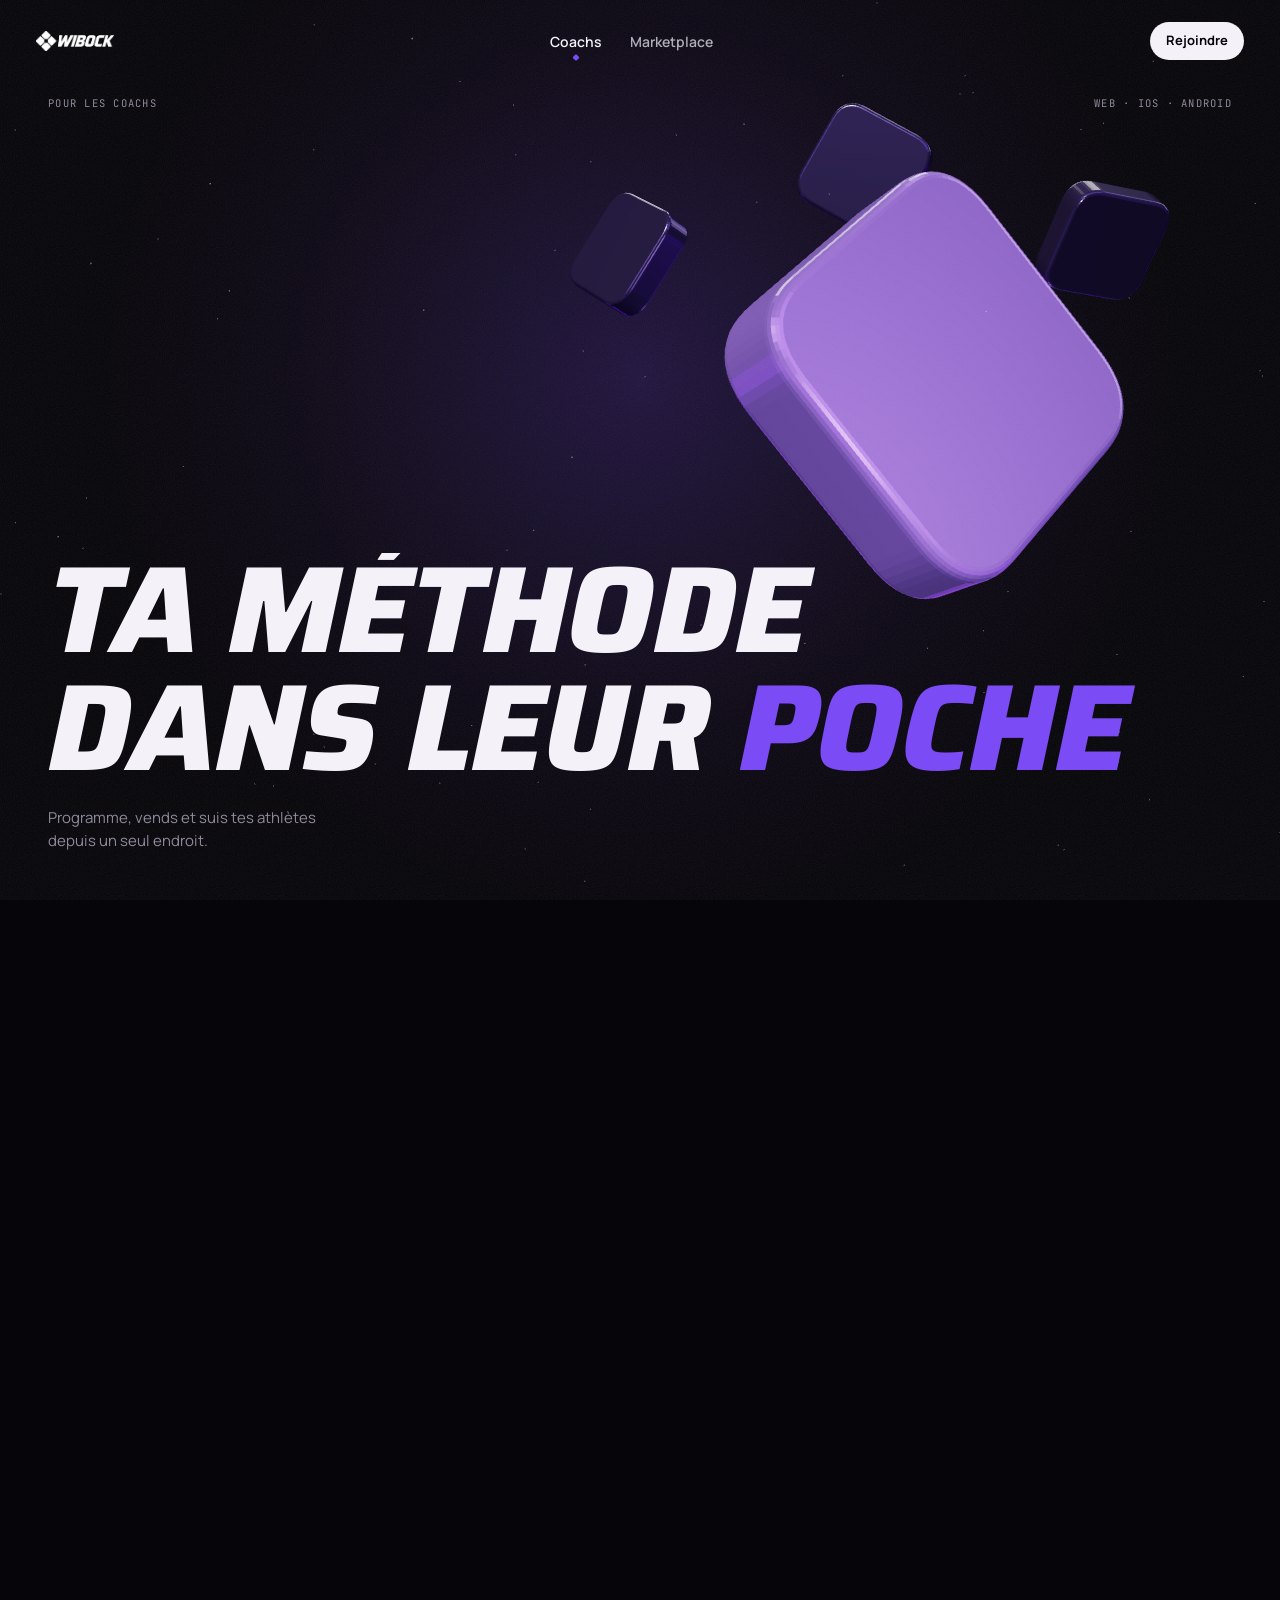
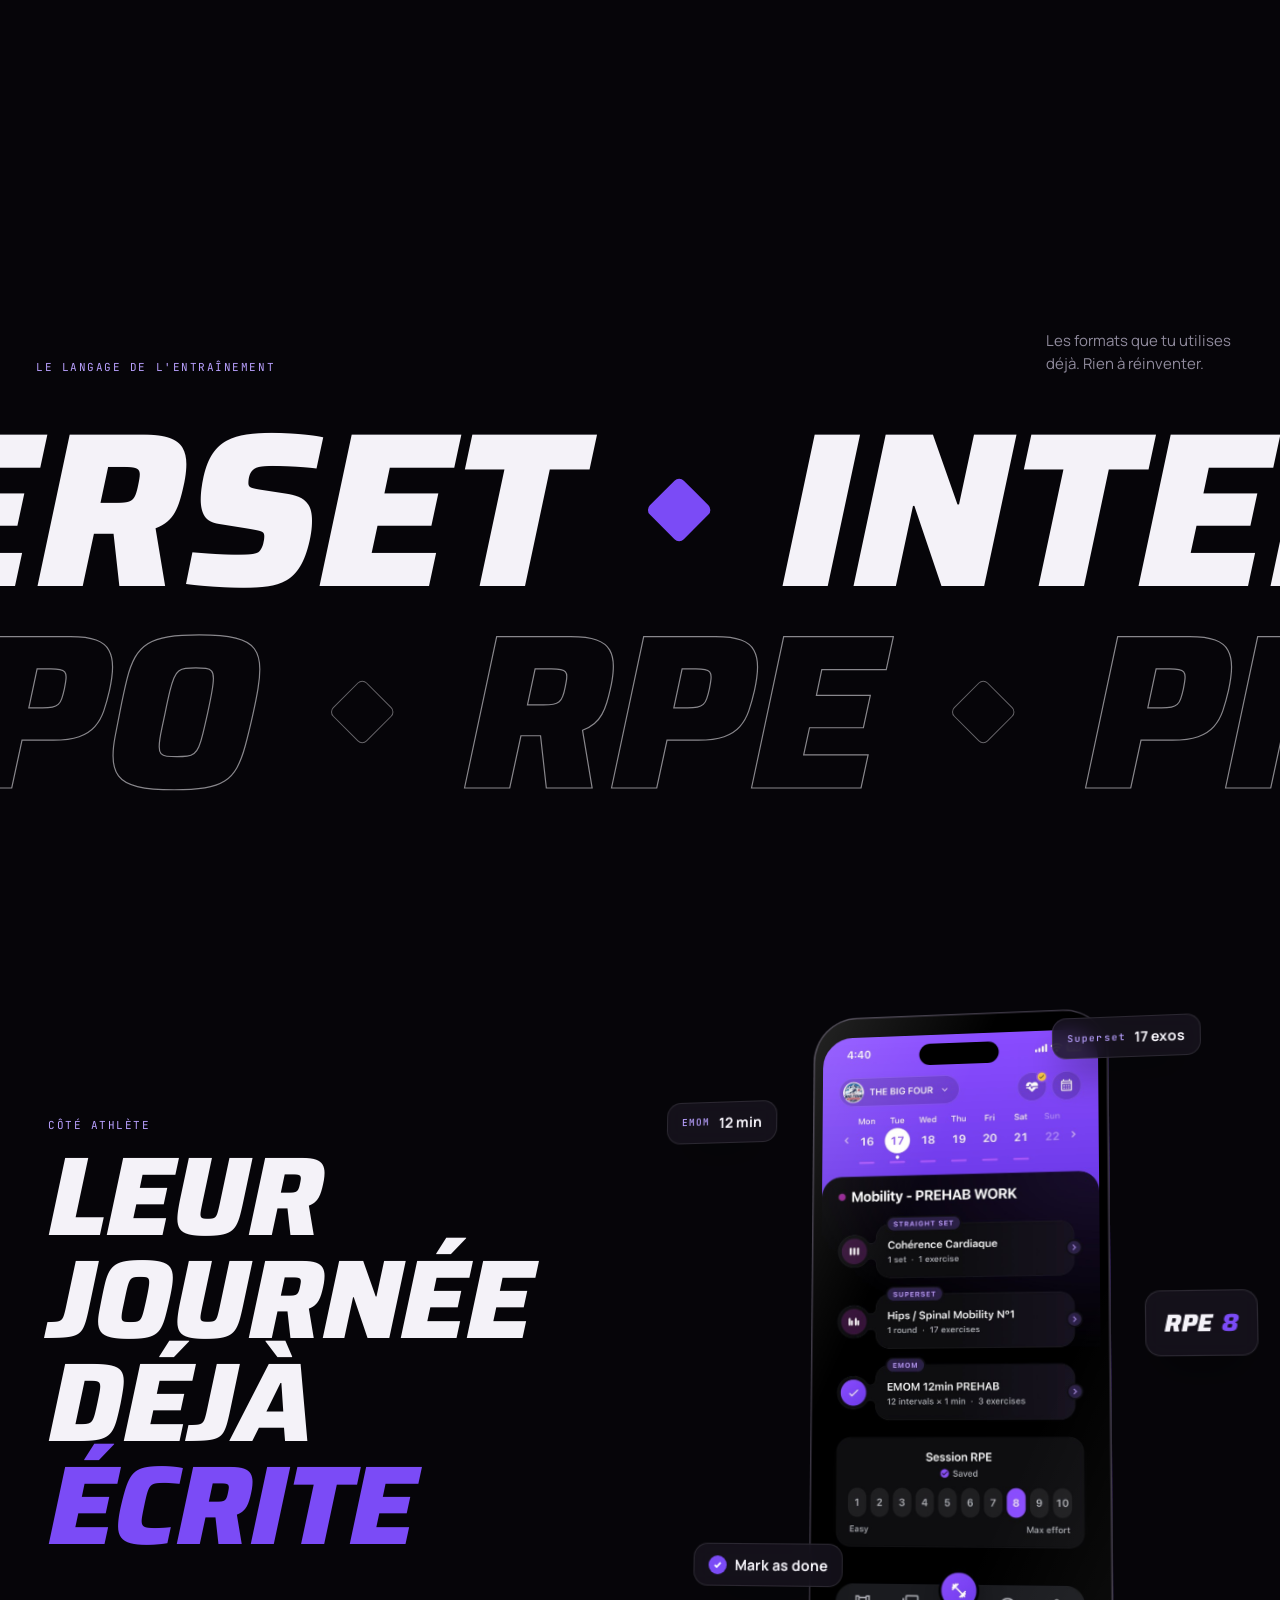
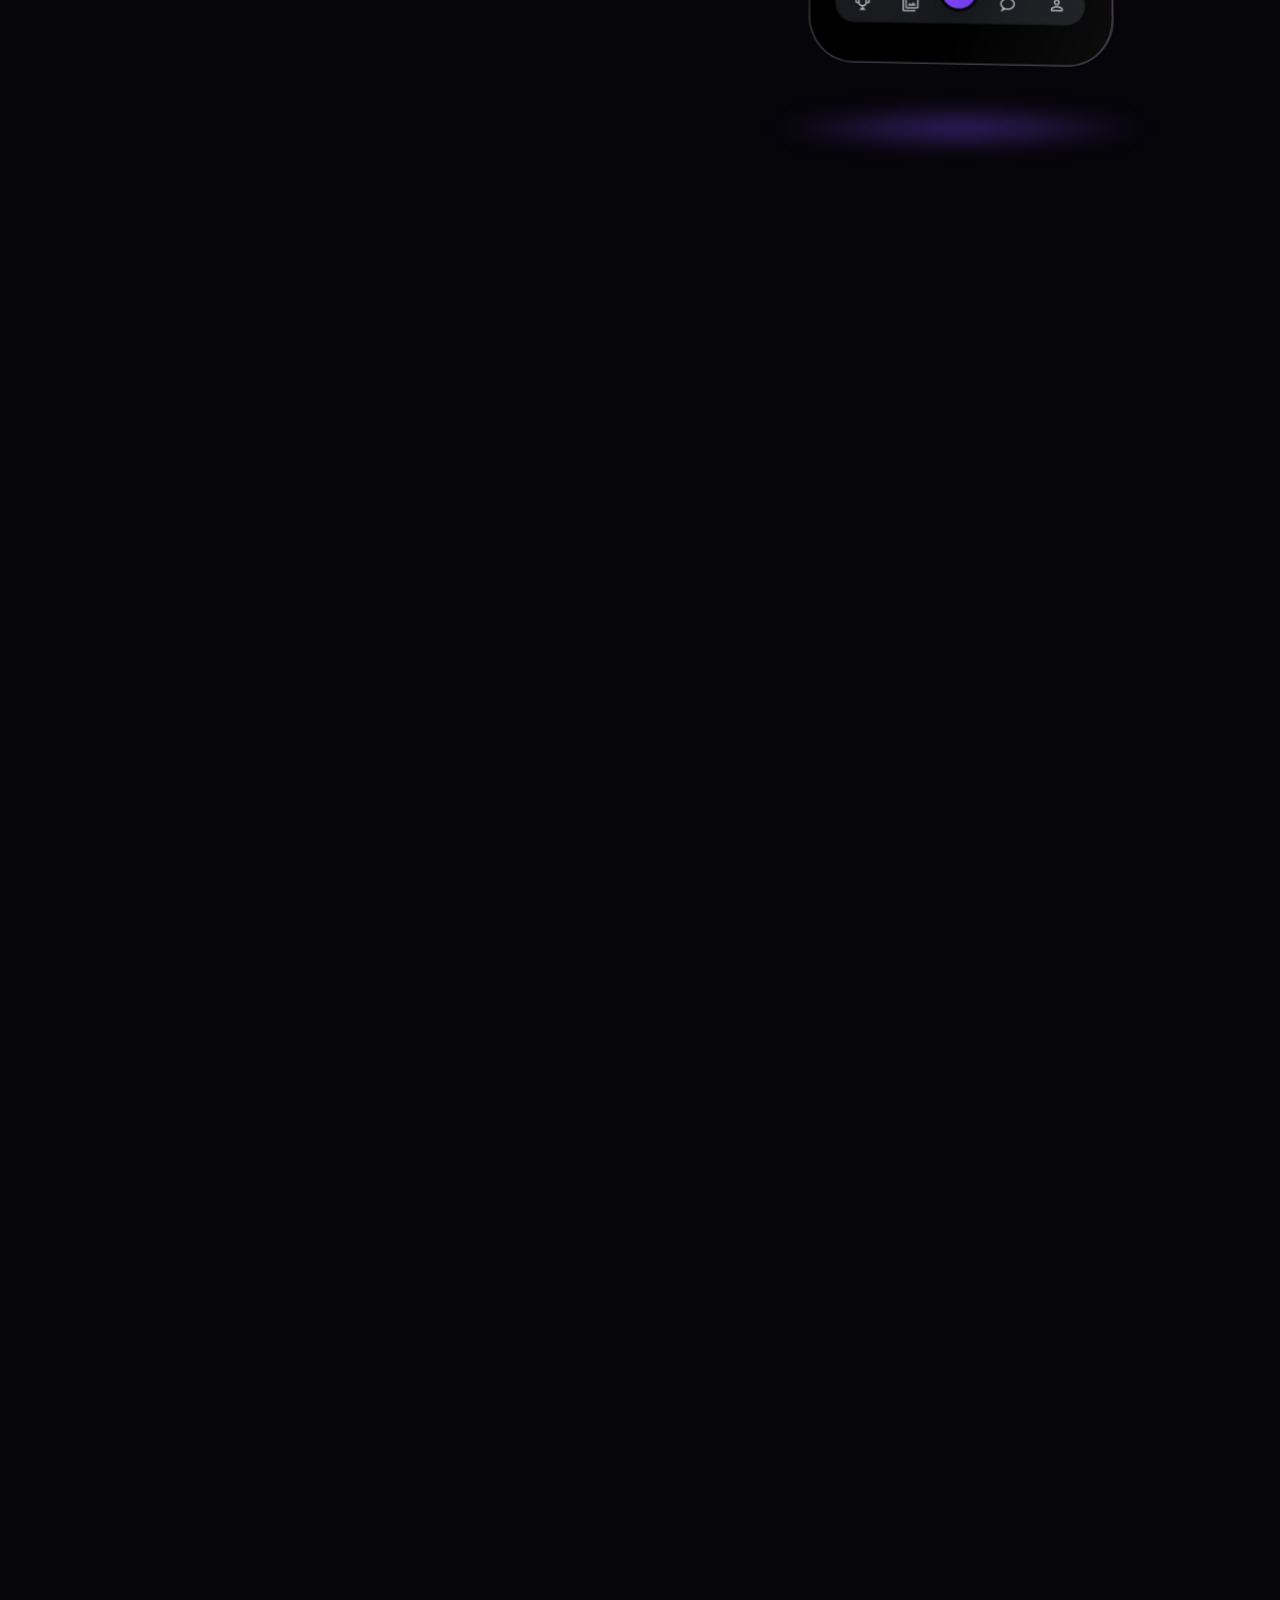
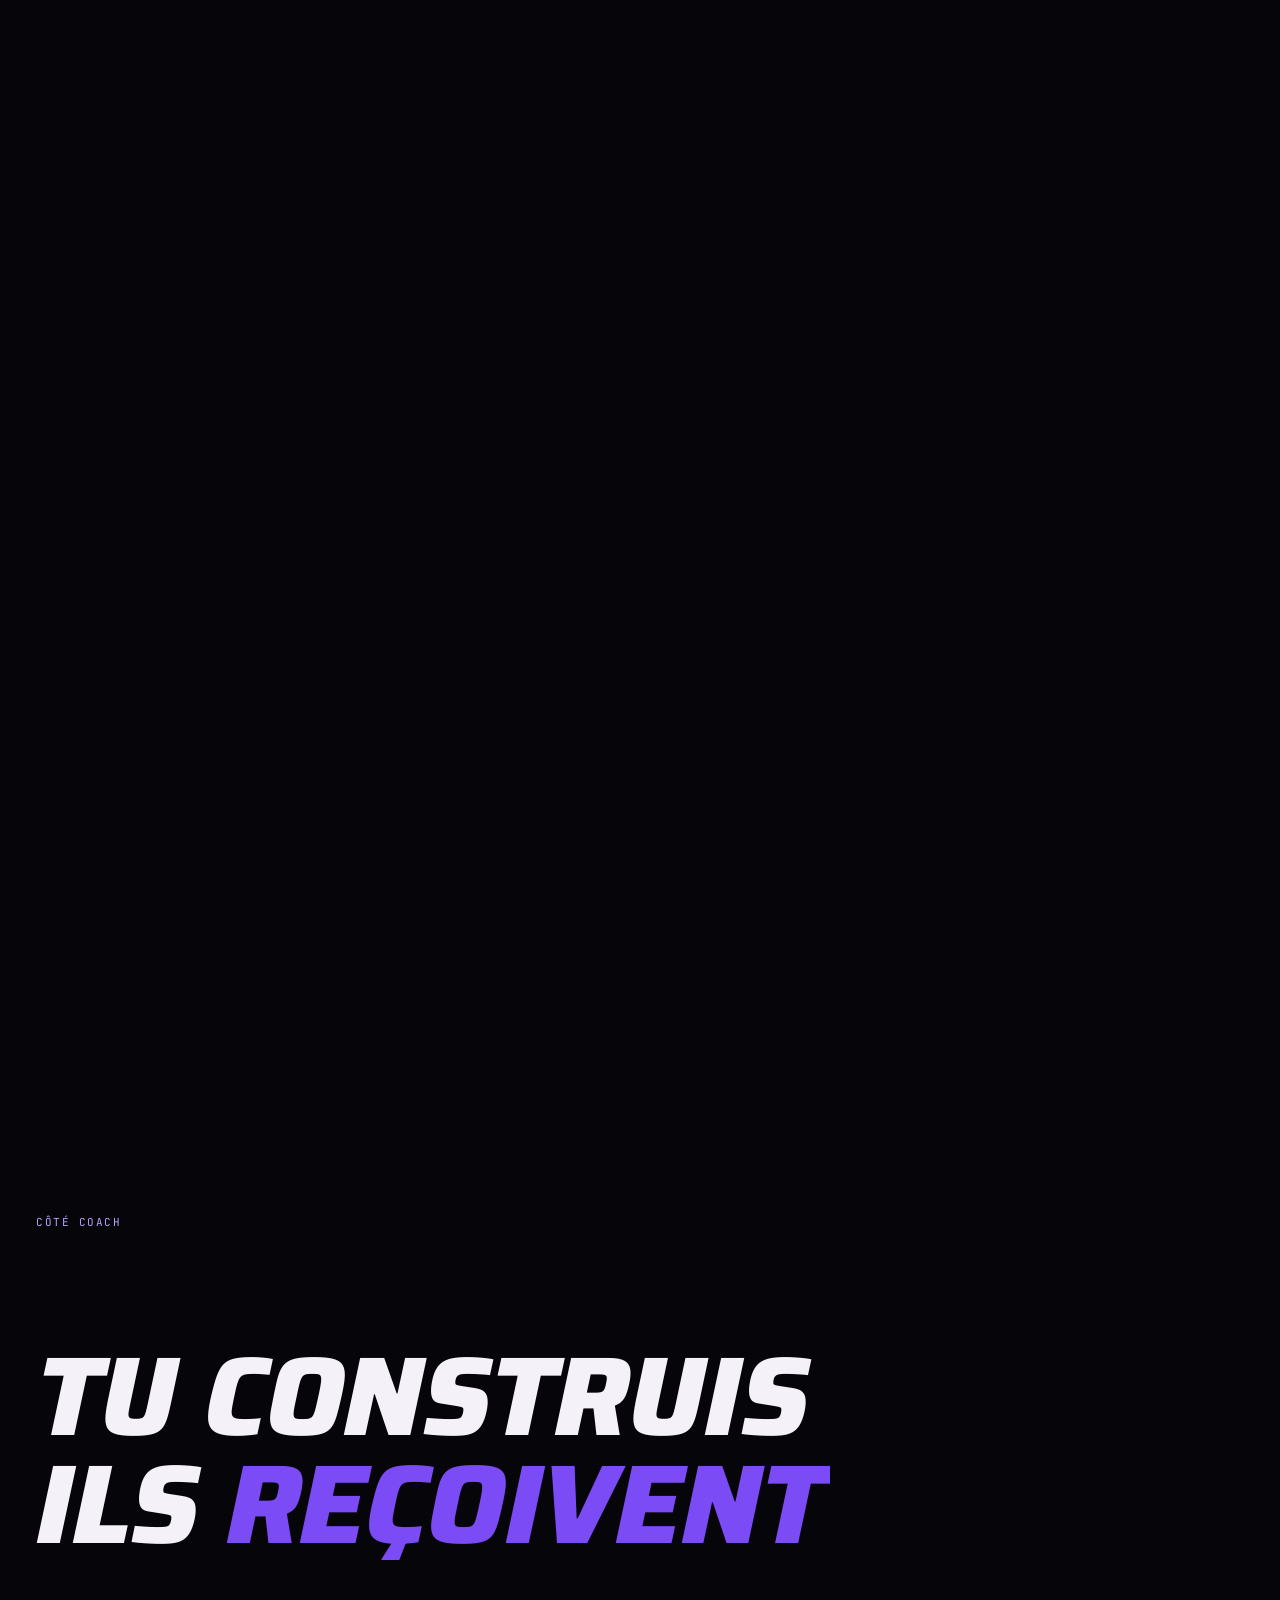
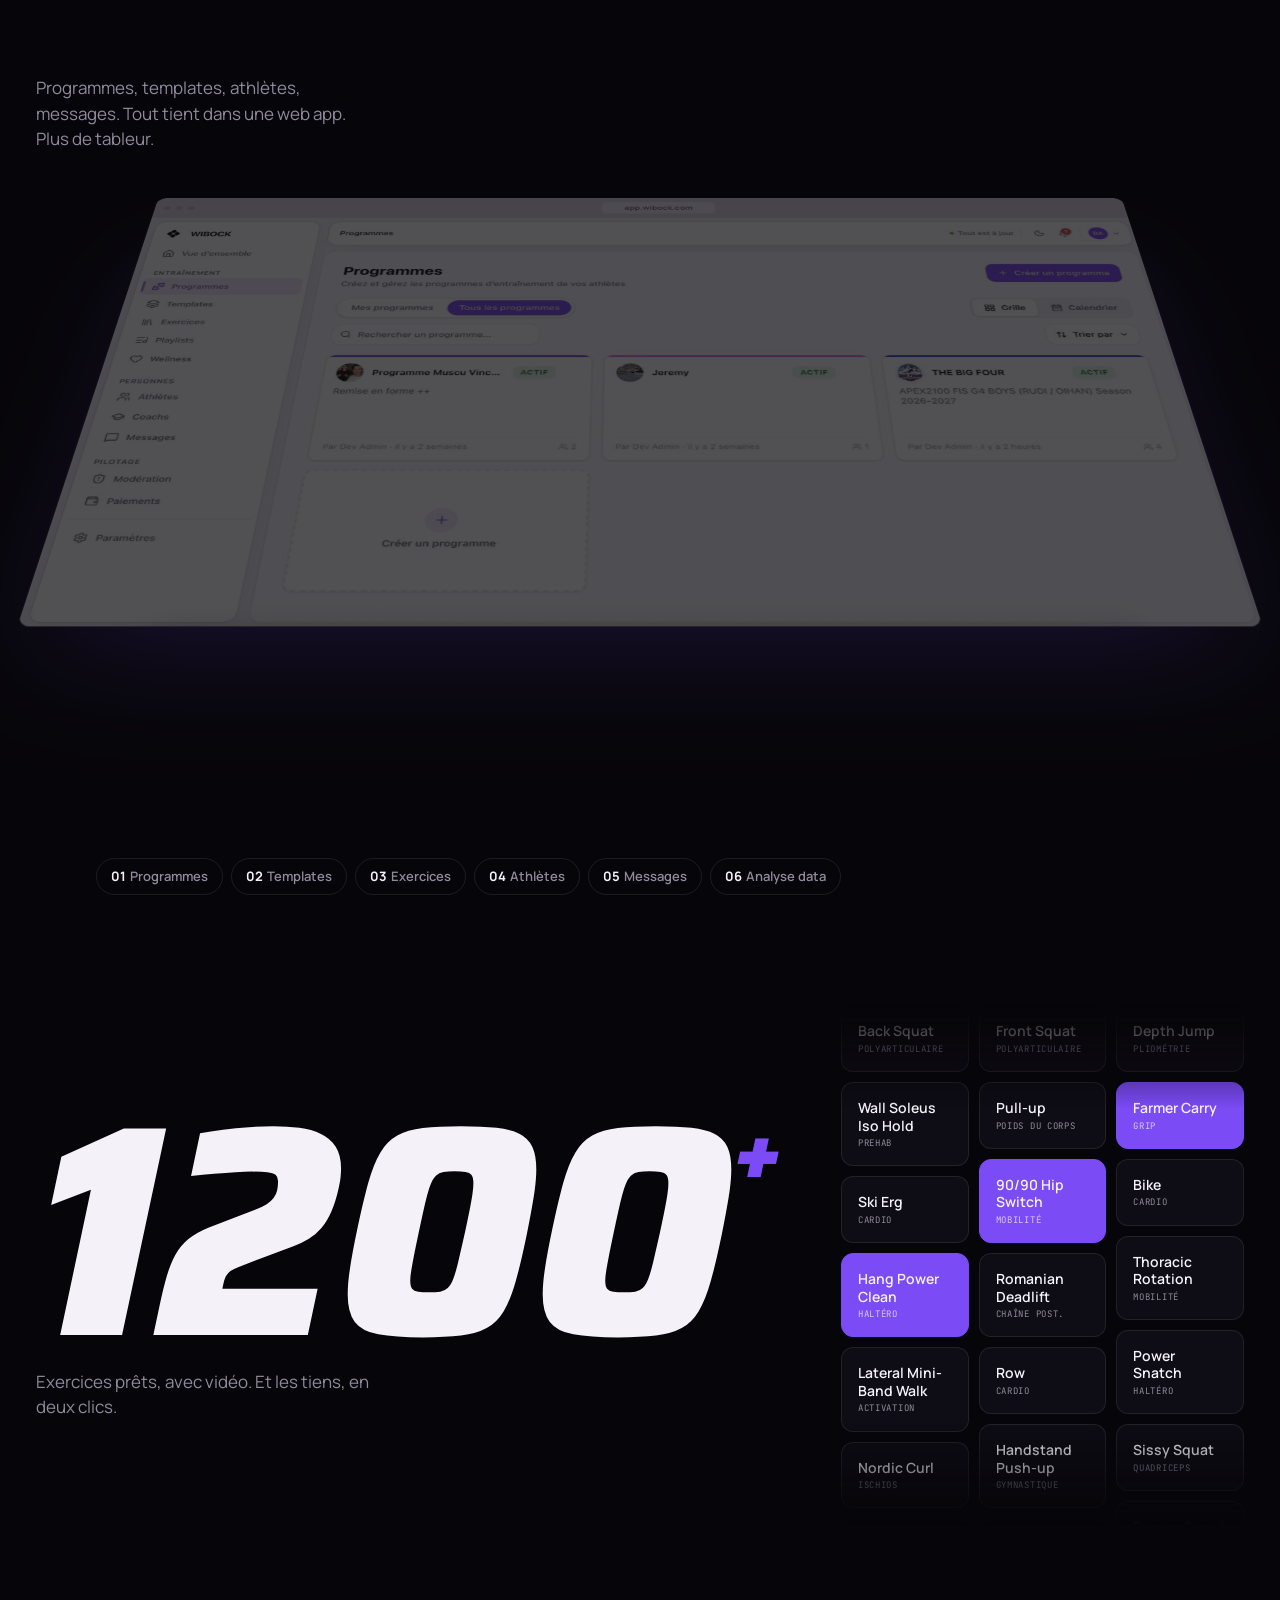
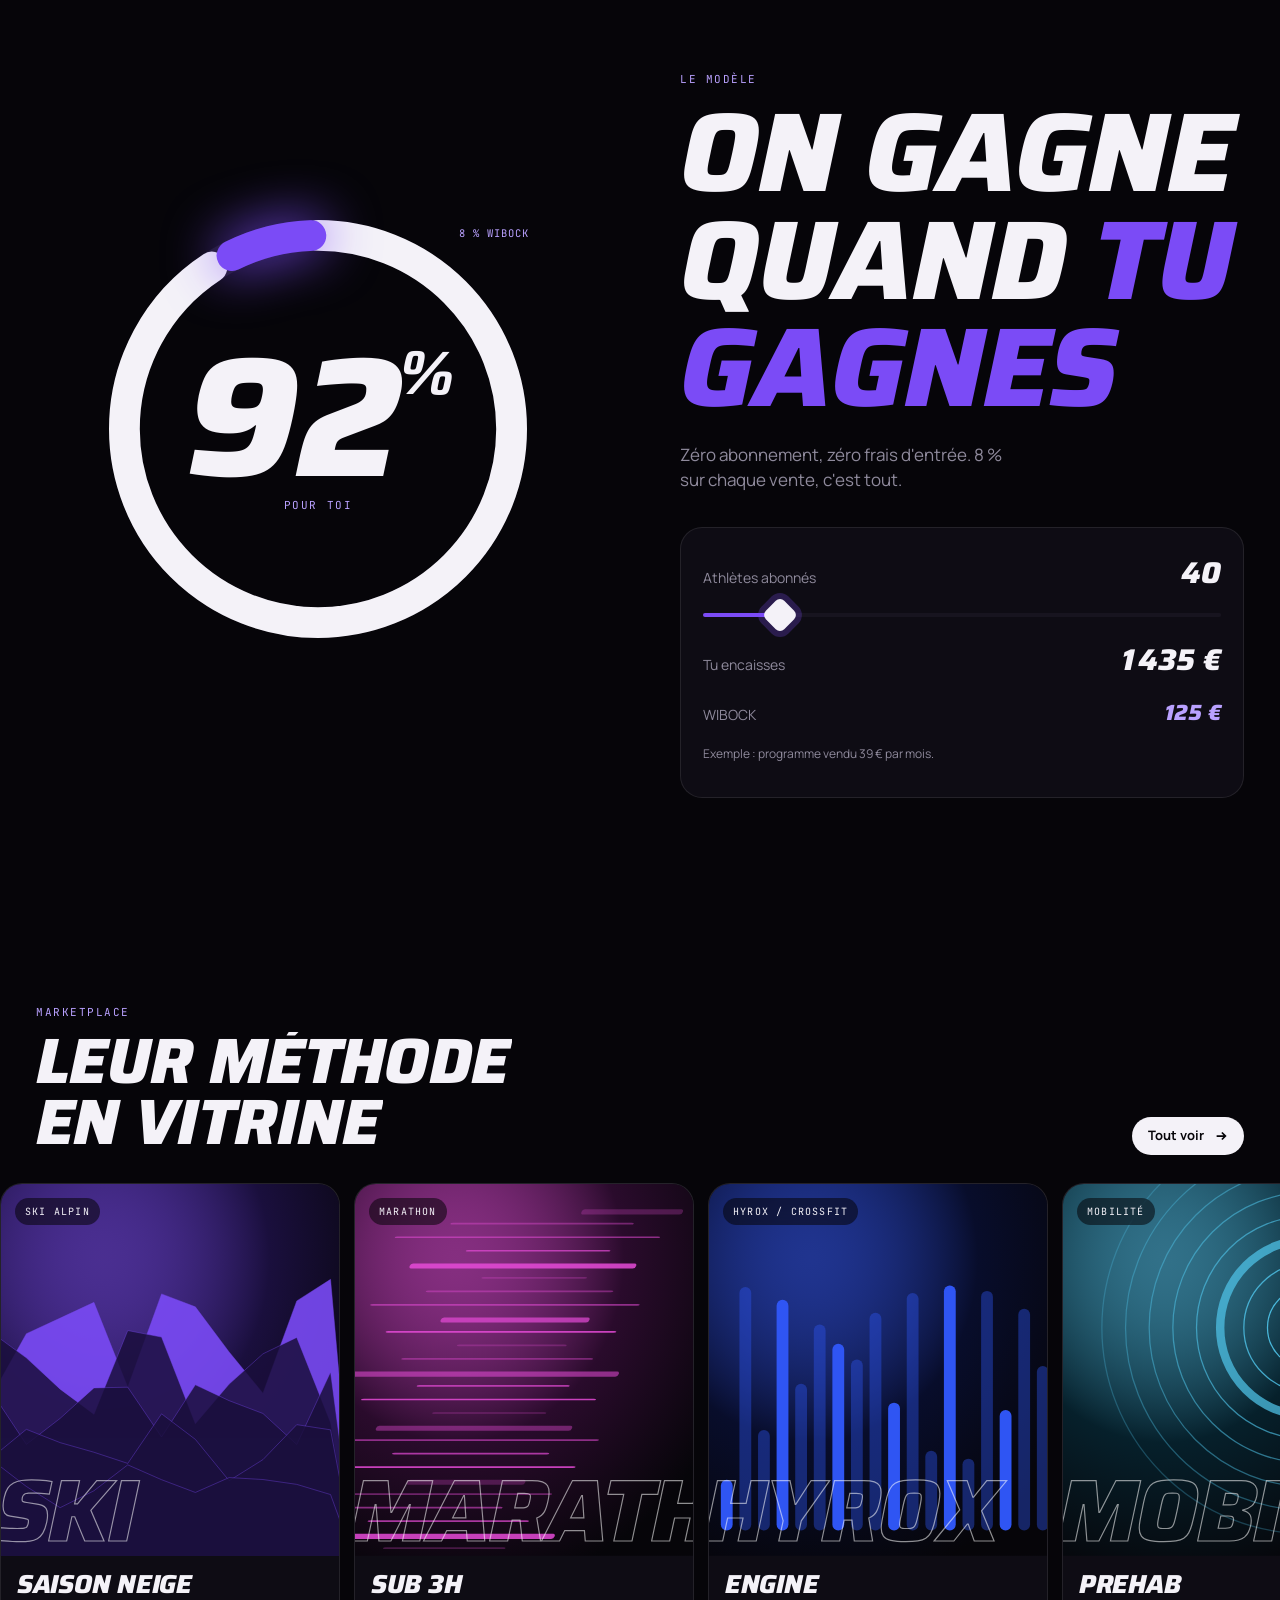
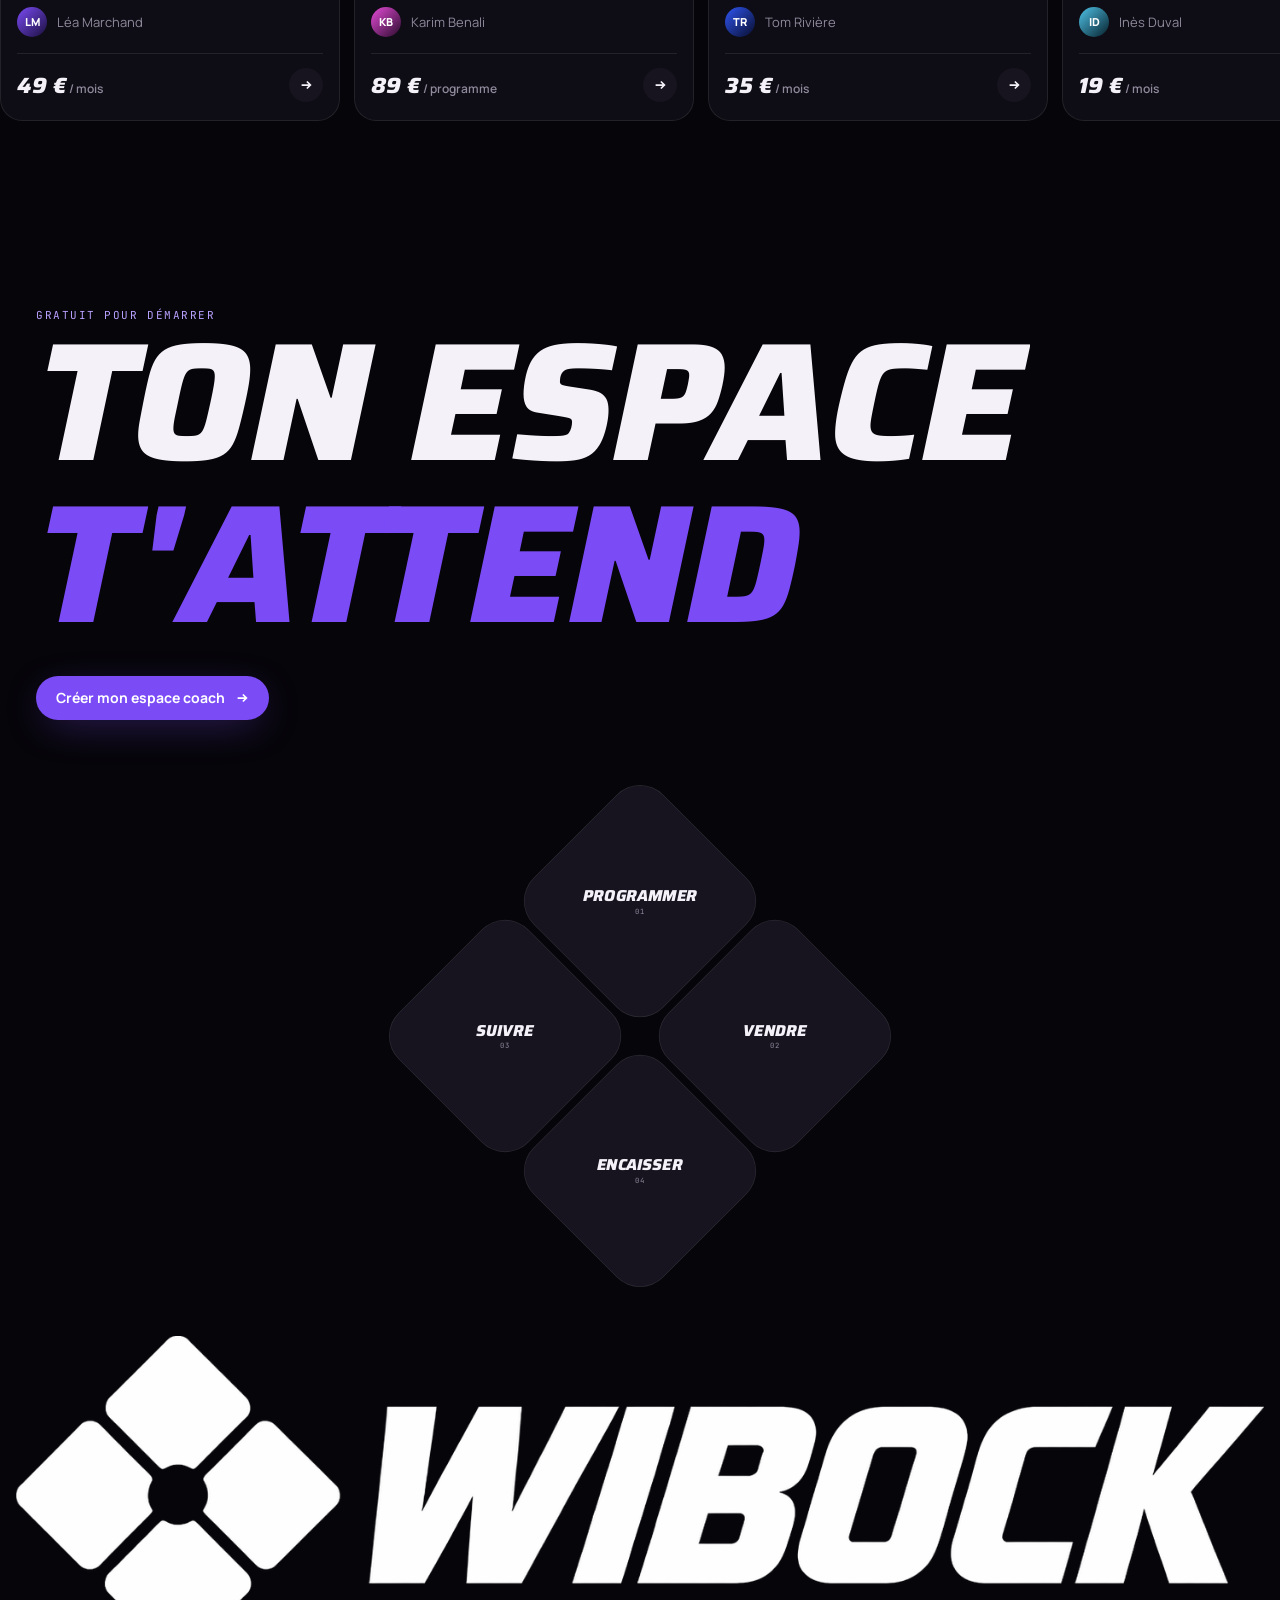
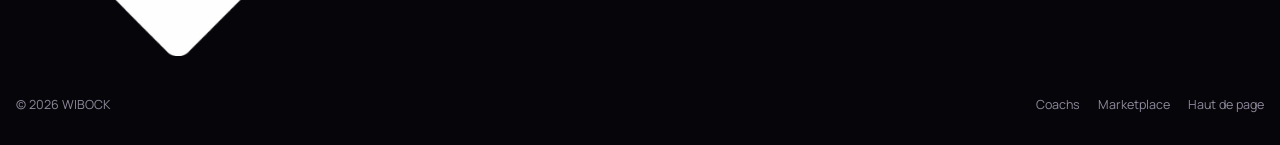
==== index.html @ 29bbb37a "Vitrine WIBOCK, preview temporaire Co-Authored-By: Claude Opus 5.5 <noreply@anthropic.com>" ====
<!doctype html>
<html lang="fr">
<head>
<meta charset="utf-8">
<meta name="viewport" content="width=device-width, initial-scale=1, viewport-fit=cover">
<title>WIBOCK · Pour les coachs</title>
<meta name="description" content="Programme, vends et suis tes athlètes. La plateforme des coachs.">
<meta name="theme-color" content="#060509">
<script>try{if(sessionStorage.getItem("wbvt")){document.documentElement.classList.add("vt");sessionStorage.removeItem("wbvt")}}catch(e){}</script>
<link rel="preconnect" href="https://fonts.googleapis.com">
<link rel="preconnect" href="https://fonts.gstatic.com" crossorigin>
<link href="https://fonts.googleapis.com/css2?family=Saira:ital,wght@1,700;1,800&family=Manrope:wght@400;500;600;700;800&family=JetBrains+Mono:wght@400;500&display=swap" rel="stylesheet">
<link rel="stylesheet" href="css/style.css">
</head>
<body id="top">

<header class="nav">
  <a class="brand" href="index.html" aria-label="WIBOCK"><img src="assets/img/logo-white.png" alt="WIBOCK"></a>
  <nav class="nav-links"><a href="index.html" aria-current="page">Coachs</a><a href="marketplace.html">Marketplace</a></nav>
  <div class="nav-right">
    <a class="btn sm" href="#rejoindre">Rejoindre</a>
    <button class="burger" aria-label="Menu" aria-expanded="false"><svg viewBox="0 0 18 18" fill="currentColor"><rect x="1" y="1" width="6" height="6" rx="1.5"/><rect x="11" y="1" width="6" height="6" rx="1.5"/><rect x="1" y="11" width="6" height="6" rx="1.5"/><rect x="11" y="11" width="6" height="6" rx="1.5"/></svg></button>
  </div>
</header>
<div class="menu">
  <a class="big d" href="index.html">Coachs<span>01</span></a>
  <a class="big d" href="marketplace.html">Marketplace<span>02</span></a>
  <a class="btn violet" href="#rejoindre">Créer mon espace coach</a>
</div>

<!-- 1. Le logo en 3D, puis la hiérarchie -->
<section class="stage">
  <div class="stage-pin">
    <div class="stage-glow"></div>
    <canvas aria-hidden="true"></canvas>
    <div class="stage-fallback"><span data-mark="#7b4bf6"></span></div>
    <div class="grain"></div>

    <div class="hero-meta"><span>Pour les coachs</span><span>Web · iOS · Android</span></div>

    <div class="hero-copy">
      <h1 class="d" data-split>Ta méthode<br>dans leur <span class="v">poche</span></h1>
      <div class="row">
        <p class="lede">Programme, vends et suis tes athlètes depuis un seul endroit.</p>
      </div>
    </div>

    <div class="levels">
      <div class="level"><div class="num"><b>01</b><em></em><span class="tag">Programme</span></div><h2 class="d">Programme</h2><p>La saison entière, <strong>vendue en un lien.</strong></p></div>
      <div class="level"><div class="num"><b>02</b><em></em><span class="tag">Cycle</span></div><h2 class="d">Cycle</h2><p>Des semaines construites <strong>avec une intention.</strong></p></div>
      <div class="level"><div class="num"><b>03</b><em></em><span class="tag">Séance</span></div><h2 class="d">Séance</h2><p>Chaque matin, <strong>la journée est prête</strong> dans leur téléphone.</p></div>
      <div class="level"><div class="num"><b>04</b><em></em><span class="tag">Bloc</span></div><h2 class="d">Bloc</h2><p>Straight set, superset, EMOM, AMRAP. <strong>Tous les formats du terrain.</strong></p></div>
    </div>
    <div class="ladder" aria-hidden="true"><i></i><i></i><i></i><i></i></div>
  </div>
</section>

<!-- 2. Les formats -->
<section class="formats">
  <div class="wrap head">
    <span class="tag">Le langage de l'entraînement</span>
    <p class="rv">Les formats que tu utilises déjà. Rien à réinventer.</p>
  </div>
  <div class="track d"><span>EMOM</span><span>AMRAP</span><span>For time</span><span>Superset</span><span>Interval</span><span>Straight set</span></div>
  <div class="track b d"><span>Cycle</span><span>Tempo</span><span>RPE</span><span>Prehab</span><span>Wellness</span><span>Template</span></div>
</section>

<!-- 3. Côté athlète : le téléphone en 3D -->
<section class="athlete" id="athlete">
  <div class="athlete-pin">
    <div class="athlete-copy">
      <span class="tag">Côté athlète</span>
      <div class="swap">
        <h2 class="d h-l" data-state="0">Leur journée<br>déjà <span class="v">écrite</span></h2>
        <h2 class="d h-l off" data-state="1">Chaque bloc<br><span class="v">expliqué</span></h2>
      </div>
    </div>
    <div class="scene">
      <div class="shadow-floor"></div>
      <div class="rig">
        <div class="phone">
          <div class="back"><span class="cam"></span><span data-mark="#ffffff" data-hole="#3a1a78"></span></div>
          <div class="slab" style="transform:translateZ(-6px)"></div>
          <div class="slab" style="transform:translateZ(-3px)"></div>
          <div class="slab" style="transform:translateZ(0)"></div>
          <div class="slab" style="transform:translateZ(3px)"></div>
          <div class="slab" style="transform:translateZ(6px)"></div>
          <div class="face">
            <span class="island"></span>
            <img src="assets/img/app-today.jpg" alt="Écran du jour dans l'app WIBOCK" data-screen="0">
            <img class="off" src="assets/img/app-superset.jpg" alt="Détail d'un superset dans l'app WIBOCK" data-screen="1">
          </div>
        </div>
        <div class="chip3d k1"><small>EMOM</small>12 min</div>
        <div class="chip3d big k2">RPE <span class="v">8</span></div>
        <div class="chip3d k3"><span class="dot"><svg viewBox="0 0 12 12" fill="none" stroke="#fff" stroke-width="2"><path d="M2.5 6.2l2.4 2.3 4.6-5"/></svg></span>Mark as done</div>
        <div class="chip3d k4"><small>Superset</small>17 exos</div>
      </div>
    </div>
  </div>
</section>

<!-- 4. Côté coach : la web app -->
<section class="coach">
  <div class="wrap intro">
    <span class="tag">Côté coach</span>
    <h2 class="d h-l" data-split>Tu construis<br>ils <span class="v">reçoivent</span></h2>
    <p class="lede rv">Programmes, templates, athlètes, messages. Tout tient dans une web app. Plus de tableur.</p>
  </div>
  <div class="browser-wrap">
    <div class="browser" id="browser">
      <div class="bar"><i></i><i></i><i></i><span></span></div>
      <div class="screen"><img src="assets/img/webapp-programmes.jpg" alt="La web app coach WIBOCK, page Programmes" loading="lazy"></div>
    </div>
  </div>
  <div class="chips rv">
    <span><b>01</b>Programmes</span><span><b>02</b>Templates</span><span><b>03</b>Exercices</span><span><b>04</b>Athlètes</span><span><b>05</b>Messages</span><span><b>06</b>Analyse data</span>
  </div>
</section>

<!-- 5. Bibliothèque -->
<section class="library">
  <div class="wrap lib-grid">
    <div>
      <div class="lib-num d rv">1200<sup>+</sup></div>
      <p class="lede rv" style="margin-top:18px">Exercices prêts, avec vidéo. Et les tiens, en deux clics.</p>
    </div>
    <div class="lib-cols" id="libcols" aria-hidden="true"></div>
  </div>
</section>

<!-- 6. Le modèle -->
<section class="money">
  <div class="wrap money-grid">
    <div class="ring" id="ring">
      <svg viewBox="0 0 200 200">
        <circle class="c-base" cx="100" cy="100" r="88" fill="none" stroke-width="14"/>
        <circle class="c-coach" cx="100" cy="100" r="88" fill="none" stroke-width="14" stroke-linecap="round"/>
        <circle class="c-us" cx="100" cy="100" r="88" fill="none" stroke-width="14" stroke-linecap="round"/>
      </svg>
      <div class="mid"><b class="d">92<sup>%</sup></b><span class="tag">pour toi</span></div>
      <span class="lab a">8 % wibock</span>
    </div>
    <div>
      <span class="tag">Le modèle</span>
      <h2 class="d h-l" data-split>On gagne quand <span class="v">tu gagnes</span></h2>
      <p class="lede rv">Zéro abonnement, zéro frais d'entrée. 8 % sur chaque vente, c'est tout.</p>
      <div class="calc rv">
        <div class="r"><label for="ath">Athlètes abonnés</label><output id="athOut">40</output></div>
        <input id="ath" type="range" min="1" max="300" value="40" aria-label="Nombre d'athlètes">
        <div class="r"><label>Tu encaisses</label><output id="you">1 435 €</output></div>
        <div class="r"><label>WIBOCK</label><output class="v" id="us">125 €</output></div>
        <p class="note">Exemple : programme vendu 39 € par mois.</p>
      </div>
    </div>
  </div>
</section>

<!-- 7. Marketplace -->
<section class="shelf">
  <div class="wrap head">
    <div><span class="tag">Marketplace</span><h2 class="d h-m" style="margin:10px 0 0" data-split>Leur méthode<br>en vitrine</h2></div>
    <a class="btn sm" href="marketplace.html">Tout voir <svg class="arr" viewBox="0 0 16 16" fill="none" stroke="currentColor" stroke-width="2"><path d="M3 8h10M9 4l4 4-4 4"/></svg></a>
  </div>
  <div class="rail" id="rail"></div>
</section>

<!-- 8. Fin -->
<section class="finale" id="rejoindre">
  <div class="wrap">
    <span class="tag">Gratuit pour démarrer</span>
    <h2 class="d h-xl" data-split>Ton espace <span class="v">t'attend</span></h2>
    <a class="btn violet" href="#rejoindre">Créer mon espace coach <svg class="arr" viewBox="0 0 16 16" fill="none" stroke="currentColor" stroke-width="2"><path d="M3 8h10M9 4l4 4-4 4"/></svg></a>
    <div class="tiles" aria-hidden="true">
      <div><span>Programmer<small>01</small></span></div>
      <div><span>Vendre<small>02</small></span></div>
      <div><span>Suivre<small>03</small></span></div>
      <div><span>Encaisser<small>04</small></span></div>
    </div>
  </div>
  <div class="wordmark rv"><img src="assets/img/logo-white.png" alt="WIBOCK" loading="lazy"></div>
  <footer class="footer">
    <span>© 2026 WIBOCK</span>
    <nav><a href="index.html">Coachs</a><a href="marketplace.html">Marketplace</a><a href="#top">Haut de page</a></nav>
  </footer>
</section>

<script src="assets/vendor/three.min.js"></script>
<script src="js/data.js"></script>
<script src="js/core.js"></script>
<script src="js/hero3d.js"></script>
<script src="js/home.js"></script>
</body>
</html>
---- css/style.css ----
/* WIBOCK vitrine. Mobile first. */
:root {
  --ink: #060509;
  --ink-2: #0e0c14;
  --ink-3: #17141f;
  --line: rgba(255, 255, 255, .09);
  --paper: #f4f2f8;
  --mute: #8f8a9c;
  --v: #7b4bf6;
  --v-deep: #5e22a6;
  --v-soft: #b9a1ff;
  --v-glow: rgba(123, 75, 246, .45);
  --pink: #e64bd8;
  --blue: #2f55f3;
  --teal: #4fc3e8;
  --display: "Saira", system-ui, sans-serif;
  --body: "Manrope", system-ui, sans-serif;
  --mono: "JetBrains Mono", ui-monospace, monospace;
  --g: 16px;
  --ease: cubic-bezier(.2, .7, .1, 1);
  color-scheme: dark;
}

*, *::before, *::after { box-sizing: border-box; }
html { -webkit-text-size-adjust: 100%; }
body {
  margin: 0;
  background: var(--ink);
  color: var(--paper);
  font-family: var(--body);
  font-size: 16px;
  line-height: 1.5;
  overflow-x: clip;
  -webkit-font-smoothing: antialiased;
}
img { display: block; max-width: 100%; }
a { color: inherit; text-decoration: none; }
button { font: inherit; color: inherit; background: none; border: 0; padding: 0; cursor: pointer; }
::selection { background: var(--v); color: #fff; }

.wrap { width: 100%; max-width: 1240px; margin: 0 auto; padding: 0 var(--g); }

/* type */
.d {
  font-family: var(--display);
  font-style: italic;
  font-weight: 800;
  letter-spacing: -.01em;
  line-height: .92;
  text-transform: uppercase;
}
.h-xl { font-size: clamp(52px, 15vw, 168px); }
.h-l { font-size: clamp(40px, 10.5vw, 112px); }
.h-m { font-size: clamp(30px, 7.4vw, 64px); }
.lede { font-size: 17px; color: var(--mute); max-width: 34ch; margin: 0; }
.tag {
  font-family: var(--mono);
  font-size: 11px;
  letter-spacing: .14em;
  text-transform: uppercase;
  color: var(--v-soft);
}
.v { color: var(--v); }
.out { -webkit-text-stroke: 1.5px var(--paper); color: transparent; }

/* split words */
.w { display: inline-block; overflow: hidden; vertical-align: top; padding-right: .06em; margin-right: -.06em; padding-bottom: .04em; }
.w > i { display: inline-block; font-style: inherit; transform: translateY(105%); transition: transform 1s var(--ease); transition-delay: calc(var(--i) * 55ms); }
.in .w > i { transform: none; }
.rv { opacity: 0; transform: translateY(28px); transition: opacity .9s var(--ease), transform .9s var(--ease); }
.rv.in { opacity: 1; transform: none; }

/* ---------- NAV ---------- */
.nav {
  position: fixed; inset: 0 0 auto 0; z-index: 50;
  display: flex; align-items: center; justify-content: space-between;
  padding: 14px var(--g);
  transition: transform .5s var(--ease), background .4s;
}
.nav.hide { transform: translateY(-110%); }
.nav.solid { background: linear-gradient(var(--ink) 30%, rgba(6, 5, 9, 0)); }
.brand { display: flex; align-items: center; gap: 10px; }
.brand svg { width: 26px; height: 26px; }
.brand img { height: 20px; width: auto; }
.nav-links { display: none; gap: 28px; font-size: 14px; font-weight: 600; }
.nav-links a { position: relative; opacity: .7; transition: opacity .3s; }
.nav-links a:hover, .nav-links a[aria-current] { opacity: 1; }
.nav-links a[aria-current]::after { content: ""; position: absolute; left: 50%; bottom: -8px; width: 5px; height: 5px; background: var(--v); transform: translateX(-50%) rotate(45deg); border-radius: 1px; }
.nav-right { display: flex; align-items: center; gap: 10px; }
.btn {
  display: inline-flex; align-items: center; gap: 10px;
  height: 44px; padding: 0 20px; border-radius: 999px;
  background: var(--paper); color: var(--ink);
  font-weight: 700; font-size: 14px;
  transition: background .3s, color .3s, transform .3s var(--ease);
}
.btn:hover { background: var(--v); color: #fff; }
.btn.violet { background: var(--v); color: #fff; box-shadow: 0 10px 40px -10px var(--v-glow); }
.btn.violet:hover { background: var(--paper); color: var(--ink); }
.btn.sm { height: 38px; padding: 0 16px; font-size: 13px; }
.btn .arr { width: 14px; height: 14px; transition: transform .3s var(--ease); }
.btn:hover .arr { transform: translateX(3px); }

.burger { width: 44px; height: 44px; border-radius: 50%; border: 1px solid var(--line); display: grid; place-items: center; }
.burger svg { width: 18px; height: 18px; transition: transform .6s var(--ease); }
.burger svg rect { transition: transform .5s var(--ease); transform-origin: 50% 50%; transform-box: fill-box; }
.menu-open .burger svg { transform: rotate(45deg); }
.menu-open .burger svg rect:nth-child(1) { transform: translate(5px, 5px); }
.menu-open .burger svg rect:nth-child(4) { transform: translate(-5px, -5px); }

.menu {
  position: fixed; inset: 0; z-index: 45;
  background: var(--ink);
  display: flex; flex-direction: column; justify-content: flex-end;
  padding: 100px var(--g) 40px;
  clip-path: inset(0 0 100% 0);
  transition: clip-path .7s var(--ease);
}
.menu-open .menu { clip-path: inset(0 0 0 0); }
.menu a.big { display: block; font-size: 15vw; padding: 6px 0; border-bottom: 1px solid var(--line); }
.menu a.big span { color: var(--mute); font-size: 12px; font-family: var(--mono); font-style: normal; vertical-align: top; margin-left: 6px; }
.menu .btn { margin-top: 32px; align-self: flex-start; }

@media (min-width: 900px) {
  .nav { padding: 22px 36px; }
  .nav-links { display: flex; }
  .burger, .menu { display: none; }
}

/* ---------- CURSOR (desktop) ---------- */
.cursor { display: none; }
@media (hover: hover) and (pointer: fine) {
  html.has-cursor, html.has-cursor a, html.has-cursor button, html.has-cursor input { cursor: none; }
  .cursor { display: block; position: fixed; left: 0; top: 0; z-index: 100; pointer-events: none; mix-blend-mode: difference; }
  .cursor span {
    position: absolute; left: -5px; top: -5px; width: 10px; height: 10px;
    background: #fff; border-radius: 2px;
    transform: rotate(45deg);
    transition: transform .45s var(--ease), width .45s var(--ease), height .45s var(--ease), left .45s var(--ease), top .45s var(--ease);
  }
  .cursor.hot span:nth-child(1) { transform: translate(0, -10px) rotate(45deg); }
  .cursor.hot span:nth-child(2) { transform: translate(10px, 0) rotate(45deg); }
  .cursor.hot span:nth-child(3) { transform: translate(0, 10px) rotate(45deg); }
  .cursor.hot span:nth-child(4) { transform: translate(-10px, 0) rotate(45deg); }
  .cursor.down span { width: 6px; height: 6px; left: -3px; top: -3px; }
}

/* ---------- PAGE TRANSITION ---------- */
.veil { position: fixed; inset: 0; z-index: 90; pointer-events: none; display: grid; grid-template-columns: repeat(6, 1fr); }
.veil i { background: var(--v); transform: scaleY(0); transform-origin: bottom; transition: transform .55s var(--ease); transition-delay: calc(var(--i) * 45ms); }
.veil.cover i { transform: scaleY(1); }
.veil.leave i { transform-origin: top; }
html.vt .veil i { transform: scaleY(1); transition: none; }

/* ---------- HERO STAGE (index) ---------- */
.stage { position: relative; height: 560vh; }
.stage-pin { position: sticky; top: 0; height: 100vh; height: 100svh; overflow: hidden; }
.stage canvas { position: absolute; inset: 0; width: 100%; height: 100%; display: block; }
.stage-fallback { position: absolute; inset: 0; display: none; place-items: center; }
.stage-fallback svg { width: 46vmin; }
.no-webgl .stage-fallback { display: grid; }
.stage-glow {
  position: absolute; left: 50%; top: 42%; width: 120vmax; height: 120vmax; translate: -50% -50%;
  background: radial-gradient(closest-side, rgba(123, 75, 246, .22), rgba(94, 34, 166, .07) 45%, transparent 70%);
  pointer-events: none;
}
.grain {
  position: absolute; inset: 0; pointer-events: none; opacity: .08; mix-blend-mode: overlay;
  background-image: url("data:image/svg+xml,%3Csvg xmlns='http://www.w3.org/2000/svg' width='160' height='160'%3E%3Cfilter id='n'%3E%3CfeTurbulence type='fractalNoise' baseFrequency='.9' numOctaves='2' stitchTiles='stitch'/%3E%3C/filter%3E%3Crect width='100%25' height='100%25' filter='url(%23n)'/%3E%3C/svg%3E");
}

.hero-copy {
  position: absolute; left: 0; right: 0; bottom: 0;
  padding: 0 var(--g) calc(28px + env(safe-area-inset-bottom));
  transition: opacity .5s, transform .6s var(--ease);
}
.hero-copy h1 { margin: 0 0 18px; font-size: clamp(54px, 16.5vw, 190px); }
.hero-copy .row { display: flex; align-items: flex-end; justify-content: space-between; gap: 16px; flex-wrap: wrap; }
.hero-copy .lede { font-size: 15px; max-width: 30ch; }
.hero-copy.gone { opacity: 0; transform: translateY(-30px); pointer-events: none; }
.hero-meta {
  position: absolute; top: 84px; left: var(--g); right: var(--g);
  display: flex; justify-content: space-between;
  font-family: var(--mono); font-size: 10.5px; letter-spacing: .12em; text-transform: uppercase; color: var(--mute);
  transition: opacity .5s;
}
.hero-meta.gone { opacity: 0; }

.levels { position: absolute; inset: 0; pointer-events: none; }
.level {
  position: absolute; left: var(--g); right: var(--g); bottom: calc(30px + env(safe-area-inset-bottom));
  opacity: 0; transform: translateY(24px);
  transition: opacity .55s var(--ease), transform .7s var(--ease);
}
.level.on { opacity: 1; transform: none; }
.level .num { display: flex; align-items: center; gap: 12px; margin-bottom: 10px; }
.level .num b { font-family: var(--mono); font-size: 12px; font-weight: 500; color: var(--paper); }
.level .num em { flex: 0 0 60px; height: 1px; background: var(--line); position: relative; overflow: hidden; }
.level .num em::after { content: ""; position: absolute; inset: 0; background: var(--v); transform: scaleX(var(--k, 0)); transform-origin: left; }
.level h2 { margin: 0 0 10px; font-size: clamp(48px, 13.4vw, 180px); }
.level p { margin: 0; font-size: 16px; color: var(--mute); max-width: 30ch; }
.level p strong { color: var(--paper); font-weight: 600; }

.ladder {
  position: absolute; top: 50%; right: var(--g); translate: 0 -50%;
  display: flex; flex-direction: column; gap: 10px; opacity: 0; transition: opacity .5s;
}
.ladder.on { opacity: 1; }
.ladder i { width: 7px; height: 7px; border: 1px solid rgba(255, 255, 255, .35); transform: rotate(45deg); border-radius: 1px; transition: background .4s, border-color .4s; }
.ladder i.on { background: var(--v); border-color: var(--v); }

@media (min-width: 900px) {
  .hero-copy { padding: 0 48px 48px; }
  .hero-copy h1 { font-size: min(9.6vw, 150px); }
  .hero-meta { left: 48px; right: 48px; top: 96px; }
  .level { left: 48px; right: auto; bottom: 56px; max-width: 760px; }
  .level p { font-size: 18px; }
  .ladder { right: 48px; }
}

/* ---------- FORMATS TICKER ---------- */
.formats { padding: 90px 0 70px; overflow: hidden; position: relative; }
.formats .head { display: flex; justify-content: space-between; align-items: end; gap: 16px; margin-bottom: 34px; }
.formats .head p { margin: 0; color: var(--mute); max-width: 22ch; font-size: 15px; }
.track { display: flex; white-space: nowrap; will-change: transform; }
.track span { font-size: clamp(64px, 19vw, 220px); padding-right: .35em; display: inline-flex; align-items: center; gap: .35em; }
.track span::after { content: ""; width: .22em; height: .22em; background: var(--v); transform: rotate(45deg); border-radius: .03em; flex: none; }
.track.b span { color: transparent; -webkit-text-stroke: 1.2px rgba(244, 242, 248, .55); }
.track.b span::after { background: transparent; border: 1.5px solid rgba(244, 242, 248, .4); }

/* ---------- PHONE 3D ---------- */
.athlete { position: relative; height: 380vh; }
.athlete-pin { position: sticky; top: 0; height: 100vh; height: 100svh; overflow: hidden; display: grid; grid-template-rows: auto 1fr; }
.athlete-copy { padding: 92px var(--g) 0; position: relative; z-index: 2; }
.athlete-copy h2 { margin: 10px 0 0; }
.athlete-copy .swap { display: grid; }
.athlete-copy .swap > * { grid-area: 1 / 1; transition: opacity .5s, transform .6s var(--ease); }
.athlete-copy .swap > .off { opacity: 0; transform: translateY(14px); }

.scene { position: relative; perspective: 1400px; display: grid; place-items: center; }
.rig { position: relative; width: min(58vw, 290px, 38svh); aspect-ratio: 640 / 1385; transform-style: preserve-3d; will-change: transform; }
.phone { position: absolute; inset: 0; transform-style: preserve-3d; }
.phone .slab { position: absolute; inset: 0; border-radius: 15% / 7%; background: #1d1a24; border: 1px solid #2c2834; }
.phone .face { position: absolute; inset: 0; border-radius: 15% / 7%; overflow: hidden; background: #000; transform: translateZ(9px); box-shadow: inset 0 0 0 1.5px #3a3542; }
.phone .face img { position: absolute; inset: 3.2%; width: 93.6%; height: 93.6%; border-radius: 11% / 5%; object-fit: cover; transition: opacity .6s; }
.phone .face img.off { opacity: 0; }
.phone .face::after { content: ""; position: absolute; inset: 0; background: linear-gradient(115deg, rgba(255, 255, 255, .14), transparent 32%, transparent 70%, rgba(255, 255, 255, .05)); pointer-events: none; }
.phone .island { position: absolute; top: 4.6%; left: 50%; width: 27%; height: 3.4%; translate: -50% 0; background: #000; border-radius: 99px; z-index: 2; }
.phone .back { position: absolute; inset: 0; border-radius: 15% / 7%; background: radial-gradient(120% 80% at 30% 20%, #6c3ad9, #3a1a78 55%, #150b2c); transform: translateZ(-9px) rotateY(180deg); display: grid; place-items: center; }
.phone .back svg { width: 28%; opacity: .9; }
.phone .back .cam { position: absolute; top: 4%; left: 6%; width: 36%; aspect-ratio: 1; border-radius: 28%; background: rgba(0, 0, 0, .35); box-shadow: inset 0 0 0 1px rgba(255, 255, 255, .12); }
.chip3d {
  position: absolute; white-space: nowrap;
  display: flex; align-items: center; gap: 8px;
  padding: 9px 14px; border-radius: 14px;
  background: rgba(22, 19, 30, .82); border: 1px solid rgba(255, 255, 255, .1);
  -webkit-backdrop-filter: blur(10px); backdrop-filter: blur(10px);
  font-size: 12.5px; font-weight: 700;
  box-shadow: 0 20px 40px -12px rgba(0, 0, 0, .6);
  transition: opacity .5s;
}
.chip3d small { font-family: var(--mono); font-size: 9.5px; letter-spacing: .12em; color: var(--v-soft); font-weight: 500; }
.chip3d .dot { width: 18px; height: 18px; border-radius: 50%; background: var(--v); display: grid; place-items: center; }
.chip3d .dot svg { width: 10px; }
.chip3d.k1 { top: 16%; left: -20%; transform: translateZ(90px); }
.chip3d.k2 { top: 46%; right: -18%; transform: translateZ(130px); }
.chip3d.k3 { bottom: 12%; left: -16%; transform: translateZ(60px); }
.chip3d.k4 { top: 3%; right: -14%; transform: translateZ(40px); }
@media (min-width: 900px) {
  .chip3d.k1 { left: -42%; } .chip3d.k2 { right: -44%; } .chip3d.k3 { left: -34%; } .chip3d.k4 { right: -30%; }
}
.chip3d.big { padding: 12px 16px; font-size: 22px; font-family: var(--display); font-style: italic; font-weight: 800; }
.shadow-floor { position: absolute; bottom: 4%; left: 50%; width: 60%; height: 40px; translate: -50% 0; background: radial-gradient(closest-side, rgba(123, 75, 246, .45), transparent); filter: blur(10px); }

@media (min-width: 900px) {
  .athlete-pin { grid-template-rows: none; grid-template-columns: 1fr 1fr; align-items: center; }
  .athlete-copy { padding: 0 0 0 48px; }
  .scene { height: 100%; }
  .rig { width: min(300px, 46svh); }
  .chip3d { font-size: 14px; }
}

/* ---------- WEBAPP ---------- */
.coach { padding: 110px 0 40px; }
.coach .intro { display: grid; gap: 22px; margin-bottom: 46px; }
.browser-wrap { perspective: 1600px; padding: 0 var(--g); overflow: hidden; }
.browser {
  max-width: 1120px; margin: 0 auto; border-radius: 12px; overflow: hidden;
  background: #e9e7ee; transform-origin: 50% 0;
  box-shadow: 0 60px 120px -40px rgba(123, 75, 246, .55), 0 0 0 1px rgba(255, 255, 255, .08);
  will-change: transform;
}
.browser .screen { position: relative; overflow: hidden; aspect-ratio: 4 / 3.1; background: #f4f3f7; }
.browser .screen img { position: absolute; top: 0; left: 0; height: 100%; width: auto; max-width: none; will-change: transform; }
@media (min-width: 700px) {
  .browser .screen { aspect-ratio: auto; }
  .browser .screen img { position: static; width: 100%; height: auto; }
}
.browser .bar { display: flex; align-items: center; gap: 6px; padding: 8px 10px; background: #dcd9e2; }
.browser .bar i { width: 8px; height: 8px; border-radius: 50%; background: #c4c0cc; }
.browser .bar span { flex: 1; text-align: center; font-size: 10px; color: #6a6575; font-weight: 600; }
.browser .bar span::before { content: "app.wibock.com"; display: inline-block; padding: 3px 26px; border-radius: 6px; background: #eeecf2; }
.chips { display: flex; flex-wrap: wrap; gap: 8px; padding: 30px var(--g) 0; max-width: 1120px; margin: 0 auto; }
.chips span { padding: 8px 14px; border-radius: 999px; border: 1px solid var(--line); font-size: 13px; font-weight: 600; color: var(--mute); }
.chips span b { color: var(--paper); font-weight: 700; margin-right: 4px; }

/* library columns */
.library { position: relative; padding: 70px 0 20px; }
.lib-grid { display: grid; grid-template-columns: 1fr; gap: 26px; align-items: center; }
.lib-num { font-size: clamp(96px, 30vw, 300px); line-height: .8; }
.lib-num sup { font-size: .32em; vertical-align: top; color: var(--v); margin-left: .05em; }
.lib-cols { display: grid; grid-template-columns: repeat(3, 1fr); gap: 10px; height: 340px; overflow: hidden; -webkit-mask-image: linear-gradient(transparent, #000 20%, #000 80%, transparent); mask-image: linear-gradient(transparent, #000 20%, #000 80%, transparent); }
.lib-col { display: flex; flex-direction: column; gap: 10px; animation: up 34s linear infinite; }
.lib-col:nth-child(2) { animation-duration: 44s; animation-direction: reverse; }
.lib-col:nth-child(3) { animation-duration: 38s; }
.lib-col span { display: block; padding: 12px 12px; border-radius: 12px; background: var(--ink-2); border: 1px solid var(--line); font-size: 12px; font-weight: 600; line-height: 1.25; }
.lib-col span small { display: block; font-family: var(--mono); font-size: 9px; color: var(--mute); letter-spacing: .08em; text-transform: uppercase; margin-top: 4px; font-weight: 400; }
.lib-col span.hl { background: var(--v); border-color: var(--v); }
.lib-col span.hl small { color: rgba(255, 255, 255, .7); }
@keyframes up { to { transform: translateY(-50%); } }
@media (min-width: 900px) {
  .lib-grid { grid-template-columns: 1.1fr 1fr; gap: 60px; }
  .lib-cols { height: 520px; }
  .lib-col span { font-size: 14px; padding: 16px; }
}

/* ---------- MONEY ---------- */
.money { padding: 120px 0 110px; position: relative; }
.money-grid { display: grid; gap: 50px; align-items: center; }
.ring { position: relative; width: min(100%, 440px); aspect-ratio: 1; margin: 0 auto; }
.ring svg { width: 100%; height: 100%; transform: rotate(-90deg); overflow: visible; }
.ring .c-base { stroke: var(--ink-3); }
.ring .c-coach { stroke: var(--paper); transition: stroke-dashoffset 1.8s var(--ease); }
.ring .c-us { stroke: var(--v); transition: stroke-dashoffset 1.8s var(--ease) .5s; filter: drop-shadow(0 0 12px var(--v)); }
.ring .mid { position: absolute; inset: 0; display: grid; place-content: center; text-align: center; }
.ring .mid b { font-size: clamp(90px, 28vw, 170px); line-height: .8; }
.ring .mid b sup { font-size: .36em; vertical-align: top; }
.ring .mid span { margin-top: 12px; }
.ring .lab { position: absolute; font-family: var(--mono); font-size: 10.5px; letter-spacing: .1em; text-transform: uppercase; }
.ring .lab.a { right: 2%; top: 4%; color: var(--v-soft); }
.ring .lab.b { left: 0; bottom: 6%; color: var(--mute); }
.money h2 { margin: 12px 0 18px; }
.calc { margin-top: 34px; padding: 22px; border-radius: 22px; background: var(--ink-2); border: 1px solid var(--line); }
.calc .r { display: flex; justify-content: space-between; align-items: baseline; gap: 12px; }
.calc .r + .r { margin-top: 14px; }
.calc label { font-size: 14px; color: var(--mute); }
.calc output { font-family: var(--display); font-style: italic; font-weight: 800; font-size: 30px; }
.calc output.v { color: var(--v-soft); font-size: 22px; }
.calc input[type="range"] { width: 100%; margin: 18px 0 20px; -webkit-appearance: none; appearance: none; height: 4px; border-radius: 4px; background: linear-gradient(to right, var(--v) var(--p, 20%), var(--ink-3) var(--p, 20%)); outline: none; }
.calc input[type="range"]::-webkit-slider-thumb { -webkit-appearance: none; width: 26px; height: 26px; background: var(--paper); border-radius: 6px; transform: rotate(45deg); border: 0; box-shadow: 0 0 0 6px rgba(123, 75, 246, .25); }
.calc input[type="range"]::-moz-range-thumb { width: 24px; height: 24px; background: var(--paper); border-radius: 6px; border: 0; transform: rotate(45deg); }
.calc .note { margin-top: 16px; font-size: 12px; color: var(--mute); }
@media (min-width: 900px) { .money-grid { grid-template-columns: 1fr 1fr; gap: 80px; } }

/* ---------- PROGRAM CARDS ---------- */
.shelf { padding: 90px 0 40px; }
.shelf .head { display: flex; justify-content: space-between; align-items: end; gap: 16px; margin-bottom: 28px; }
.rail { display: flex; gap: 14px; overflow-x: auto; scroll-snap-type: x mandatory; padding: 0 var(--g) 20px; scrollbar-width: none; }
.rail::-webkit-scrollbar { display: none; }
.rail > * { scroll-snap-align: start; flex: 0 0 78%; max-width: 340px; }
@media (min-width: 1240px) { .rail { padding-left: calc((100vw - 1240px) / 2 + var(--g)); } }

.card { position: relative; display: block; border-radius: 22px; overflow: hidden; background: var(--ink-2); border: 1px solid var(--line); transition: transform .6s var(--ease), border-color .4s; }
.card:hover { transform: translateY(-6px); border-color: rgba(123, 75, 246, .5); }
.card .cv { position: relative; aspect-ratio: 4 / 4.4; overflow: hidden; }
.card .cv svg { position: absolute; inset: 0; width: 100%; height: 100%; transition: transform 1.2s var(--ease); }
.card:hover .cv svg { transform: scale(1.06); }
.card .badge { position: absolute; top: 14px; left: 14px; padding: 6px 10px; border-radius: 999px; background: rgba(6, 5, 9, .55); -webkit-backdrop-filter: blur(8px); backdrop-filter: blur(8px); font-family: var(--mono); font-size: 10px; letter-spacing: .12em; text-transform: uppercase; }
.card .body { padding: 16px 16px 18px; }
.card h3 { margin: 0 0 12px; font-size: 26px; }
.card .who { display: flex; align-items: center; gap: 10px; font-size: 13px; color: var(--mute); }
.av { width: 30px; height: 30px; border-radius: 50%; display: grid; place-items: center; font-size: 11px; font-weight: 800; color: #fff; flex: none; }
.card .foot { display: flex; justify-content: space-between; align-items: center; margin-top: 16px; padding-top: 14px; border-top: 1px solid var(--line); }
.price { font-family: var(--display); font-style: italic; font-weight: 800; font-size: 22px; }
.price small { font-family: var(--body); font-style: normal; font-weight: 600; font-size: 12px; color: var(--mute); margin-left: 3px; }
.card .go { width: 34px; height: 34px; border-radius: 50%; display: grid; place-items: center; background: var(--ink-3); transition: background .3s, transform .4s var(--ease); }
.card:hover .go { background: var(--v); transform: rotate(-45deg); }
.card .go svg { width: 14px; }

/* ---------- FINALE ---------- */
.finale { position: relative; padding: 120px 0 0; overflow: hidden; }
.finale .wrap { position: relative; z-index: 1; }
.finale h2 { margin: 0 0 28px; }
.tiles { display: grid; grid-template-columns: 1fr 1fr; gap: 10px; margin: 56px auto 0; max-width: 520px; transform: rotate(45deg) scale(.72); }
.tiles > div { aspect-ratio: 1; border-radius: 18%; background: var(--ink-3); border: 1px solid var(--line); display: grid; place-items: center; transition: background .5s var(--ease), transform .6s var(--ease); }
.tiles > div span { transform: rotate(-45deg); font-family: var(--display); font-style: italic; font-weight: 800; text-transform: uppercase; font-size: clamp(14px, 3.6vw, 22px); text-align: center; line-height: 1; }
.tiles > div span small { display: block; font-family: var(--mono); font-style: normal; font-weight: 400; font-size: 10px; color: var(--mute); margin-top: 6px; letter-spacing: .1em; }
.tiles > div:hover { background: var(--v); }
.tiles > div:nth-child(1):hover { transform: translate(-6px, -6px); }
.tiles > div:nth-child(2):hover { transform: translate(6px, -6px); }
.tiles > div:nth-child(3):hover { transform: translate(-6px, 6px); }
.tiles > div:nth-child(4):hover { transform: translate(6px, 6px); }
.tiles > div:hover span small { color: rgba(255, 255, 255, .75); }
.wordmark { margin-top: 40px; padding: 0 var(--g); opacity: .95; }
.wordmark img { width: 100%; max-width: 1400px; margin: 0 auto; }

.footer { padding: 40px var(--g) calc(30px + env(safe-area-inset-bottom)); display: flex; flex-wrap: wrap; gap: 14px 24px; justify-content: space-between; font-size: 12.5px; color: var(--mute); }
.footer nav { display: flex; gap: 18px; }
.footer a:hover { color: var(--paper); }

/* ---------- MARKETPLACE ---------- */
.mk-hero { position: relative; padding: 120px 0 30px; overflow: hidden; }
.mk-hero h1 { margin: 14px 0 16px; }
.mk-orbit { position: absolute; right: -30vw; top: 40px; width: 90vw; max-width: 760px; aspect-ratio: 1; pointer-events: none; opacity: .9; }
.mk-orbit { top: 70px; right: -52vw; opacity: .5; }
@media (min-width: 900px) { .mk-orbit { right: -6vw; top: 0; width: 52vw; opacity: .9; } }
.mk-orbit .o { position: absolute; inset: 0; border-radius: 50%; border: 1px dashed rgba(255, 255, 255, .08); animation: spin 60s linear infinite; }
.mk-orbit .o.b { inset: 16%; animation-duration: 40s; animation-direction: reverse; }
.mk-orbit .o.c { inset: 32%; animation-duration: 28s; }
.mk-orbit .o i { position: absolute; top: -18px; left: 50%; width: 36px; height: 36px; margin-left: -18px; border-radius: 50%; display: grid; place-items: center; font-size: 11px; font-weight: 800; font-style: normal; color: #fff; box-shadow: 0 10px 30px -6px rgba(0, 0, 0, .6); }
.mk-orbit .o i:nth-child(2) { top: auto; bottom: -18px; }
.mk-orbit .o i:nth-child(3) { top: 50%; left: -18px; margin: -18px 0 0; }
@keyframes spin { to { transform: rotate(360deg); } }
.mk-orbit .o i { animation: spin 60s linear infinite reverse; }
.mk-orbit .o.b i { animation-duration: 40s; animation-direction: normal; }
.mk-orbit .o.c i { animation-duration: 28s; }

.filters { position: sticky; top: 64px; z-index: 20; padding: 14px 0; background: linear-gradient(var(--ink) 70%, transparent); }
.filters .scroll { display: flex; gap: 8px; overflow-x: auto; scrollbar-width: none; padding: 0 var(--g); }
.filters .scroll::-webkit-scrollbar { display: none; }
.filters button { flex: none; padding: 10px 16px; border-radius: 999px; border: 1px solid var(--line); font-size: 13px; font-weight: 700; color: var(--mute); transition: all .3s; }
.filters button.on { background: var(--paper); color: var(--ink); border-color: var(--paper); }
@media (min-width: 1240px) { .filters .scroll { padding-left: calc((100vw - 1240px) / 2 + var(--g)); } }

.feature { margin: 26px 0 40px; display: grid; border-radius: 26px; overflow: hidden; background: var(--ink-2); border: 1px solid var(--line); }
.feature .cv { position: relative; aspect-ratio: 1 / .9; }
.feature .cv svg { position: absolute; inset: 0; width: 100%; height: 100%; }
.feature .body { padding: 22px; display: flex; flex-direction: column; gap: 16px; justify-content: center; }
.feature h2 { margin: 0; font-size: clamp(40px, 10vw, 76px); }
.stats { display: grid; grid-template-columns: repeat(3, 1fr); gap: 1px; background: var(--line); border-radius: 14px; overflow: hidden; }
.stats div { background: var(--ink-2); padding: 12px; }
.stats b { display: block; font-family: var(--display); font-style: italic; font-weight: 800; font-size: 24px; line-height: 1; }
.stats span { font-size: 11px; color: var(--mute); }
@media (min-width: 900px) { .feature { grid-template-columns: 1.1fr 1fr; } .feature .cv { aspect-ratio: auto; min-height: 520px; } .feature .body { padding: 44px; } }

.grid { display: grid; grid-template-columns: 1fr; gap: 14px; }
@media (min-width: 640px) { .grid { grid-template-columns: 1fr 1fr; } }
@media (min-width: 1000px) { .grid { grid-template-columns: repeat(3, 1fr); } }
.grid .card { transition: transform .6s var(--ease), border-color .4s, opacity .4s; }
.grid .card.hidden { display: none; }

.coaches { padding: 80px 0 40px; }
.coach-row { display: flex; gap: 12px; overflow-x: auto; scrollbar-width: none; padding: 6px var(--g) 18px; }
.coach-row::-webkit-scrollbar { display: none; }
@media (min-width: 1240px) { .coach-row { padding-left: calc((100vw - 1240px) / 2 + var(--g)); } }
.coach-pill { flex: none; display: flex; align-items: center; gap: 12px; padding: 10px 18px 10px 10px; border-radius: 999px; background: var(--ink-2); border: 1px solid var(--line); }
.coach-pill .av { width: 44px; height: 44px; font-size: 14px; }
.coach-pill b { display: block; font-size: 14px; }
.coach-pill span { font-size: 12px; color: var(--mute); }

/* ---------- PROGRAMME PAGE ---------- */
.p-hero { position: relative; min-height: 88svh; display: flex; align-items: flex-end; overflow: hidden; }
.p-hero .cv { position: absolute; inset: 0; }
.p-hero .cv svg { width: 100%; height: 100%; }
.p-hero::after { content: ""; position: absolute; inset: 0; background: linear-gradient(transparent 30%, var(--ink) 96%); }
.p-hero .wrap { position: relative; z-index: 1; padding-bottom: 30px; }
.p-hero h1 { margin: 14px 0 18px; font-size: clamp(56px, 15vw, 170px); }
.p-hero .who { display: flex; align-items: center; gap: 12px; }
.p-hero .who .av { width: 42px; height: 42px; }
.p-hero .who b { display: block; font-size: 15px; }
.p-hero .who span { font-size: 13px; color: var(--mute); }

.p-stats { display: grid; grid-template-columns: 1fr 1fr; gap: 1px; background: var(--line); border-radius: 18px; overflow: hidden; margin: 26px 0 0; }
.p-stats div { background: var(--ink-2); padding: 16px; }
.p-stats b { display: block; font-family: var(--display); font-style: italic; font-weight: 800; font-size: 34px; line-height: 1; }
.p-stats span { font-size: 12px; color: var(--mute); }
@media (min-width: 900px) { .p-stats { grid-template-columns: repeat(4, 1fr); } }

.p-sec { padding: 80px 0 0; }
.p-sec h2 { margin: 10px 0 26px; }

.cycles { display: grid; gap: 10px; }
.cycle { border-radius: 18px; background: var(--ink-2); border: 1px solid var(--line); padding: 16px; }
.cycle .t { display: flex; justify-content: space-between; align-items: baseline; gap: 10px; margin-bottom: 12px; }
.cycle .t b { font-size: 16px; }
.cycle .t span { font-family: var(--mono); font-size: 11px; color: var(--mute); }
.weeks { display: flex; gap: 4px; }
.weeks i { flex: 1; height: 26px; border-radius: 6px; background: var(--ink-3); position: relative; overflow: hidden; }
.weeks i::after { content: ""; position: absolute; inset: 0; background: var(--c, var(--v)); transform: scaleY(0); transform-origin: bottom; transition: transform .8s var(--ease); transition-delay: calc(var(--i) * 60ms); opacity: var(--o, 1); }
.in .weeks i::after { transform: scaleY(1); }

.week-days { display: flex; justify-content: space-between; gap: 4px; padding: 18px 14px; border-radius: 24px 24px 0 0; background: linear-gradient(160deg, #8a52ff, #6a33e8); }
.week-days button { flex: 1; display: grid; justify-items: center; gap: 8px; font-size: 12px; font-weight: 600; color: rgba(255, 255, 255, .85); }
.week-days button b { width: 38px; height: 38px; border-radius: 50%; display: grid; place-items: center; font-size: 16px; font-weight: 800; transition: background .3s, color .3s; }
.week-days button.on b { background: #fff; color: var(--v); }
.week-days button.rest { opacity: .45; }
.day-panel { background: #000; border-radius: 0 0 24px 24px; padding: 22px 14px 18px; border: 1px solid var(--line); border-top: 0; }
.day-panel h3 { display: flex; align-items: center; gap: 10px; margin: 0 0 22px; font-size: 22px; font-weight: 800; }
.day-panel h3::before { content: ""; width: 10px; height: 10px; border-radius: 50%; background: var(--pink); }
.blk { position: relative; display: grid; grid-template-columns: 54px 1fr; gap: 10px; align-items: center; margin-top: 26px; animation: blkIn .6s var(--ease) both; animation-delay: calc(var(--i) * 80ms); }
@keyframes blkIn { from { opacity: 0; transform: translateY(12px); } }
.blk .ic { width: 54px; height: 54px; border-radius: 50%; background: #2a1638; display: grid; place-items: center; box-shadow: 0 0 0 6px #111; }
.blk .ic.done { background: var(--v); }
.blk .ic svg { width: 20px; }
.blk .bx { position: relative; background: #121117; border-radius: 22px; padding: 18px 16px 16px; }
.blk .pill { position: absolute; top: -13px; left: 10px; padding: 4px 12px; border-radius: 999px; background: #2a2340; color: var(--v-soft); font-size: 10.5px; font-weight: 800; letter-spacing: .16em; }
.blk .bx b { display: block; font-size: 17px; }
.blk .bx span { font-size: 13px; color: var(--mute); }
.day-grid { display: grid; gap: 40px; }
@media (min-width: 900px) { .day-grid { grid-template-columns: 1.2fr 1fr; align-items: center; } }
.mini-phone { width: min(70vw, 300px); margin: 0 auto; border-radius: 44px; padding: 10px; background: #1d1a24; box-shadow: 0 40px 80px -30px var(--v-glow), inset 0 0 0 1px #33303b; transform: rotate(-4deg); }
.mini-phone img { border-radius: 34px; }

.bio { display: grid; gap: 22px; }
.bio p { margin: 0; font-size: 18px; color: #cfcbd8; max-width: 52ch; }
.bio .q { font-family: var(--display); font-style: italic; font-weight: 700; font-size: clamp(28px, 7vw, 46px); line-height: 1.05; text-transform: none; }

.buybar {
  position: fixed; left: 10px; right: 10px; bottom: calc(10px + env(safe-area-inset-bottom)); z-index: 40;
  display: flex; align-items: center; justify-content: space-between; gap: 12px;
  padding: 10px 10px 10px 20px; border-radius: 999px;
  background: rgba(20, 17, 27, .82); border: 1px solid rgba(255, 255, 255, .1);
  -webkit-backdrop-filter: blur(16px); backdrop-filter: blur(16px);
  transform: translateY(140%); transition: transform .6s var(--ease);
}
.buybar.on { transform: none; }
.buybar .price { font-size: 24px; }
@media (min-width: 900px) { .buybar { left: auto; right: 30px; bottom: 30px; width: 420px; } }

/* back link */
.crumb { display: inline-flex; align-items: center; gap: 8px; font-size: 13px; color: var(--mute); }
.crumb:hover { color: var(--paper); }

@media (prefers-reduced-motion: reduce) {
  *, *::before, *::after { animation-duration: .01ms !important; animation-iteration-count: 1 !important; transition-duration: .01ms !important; }
}
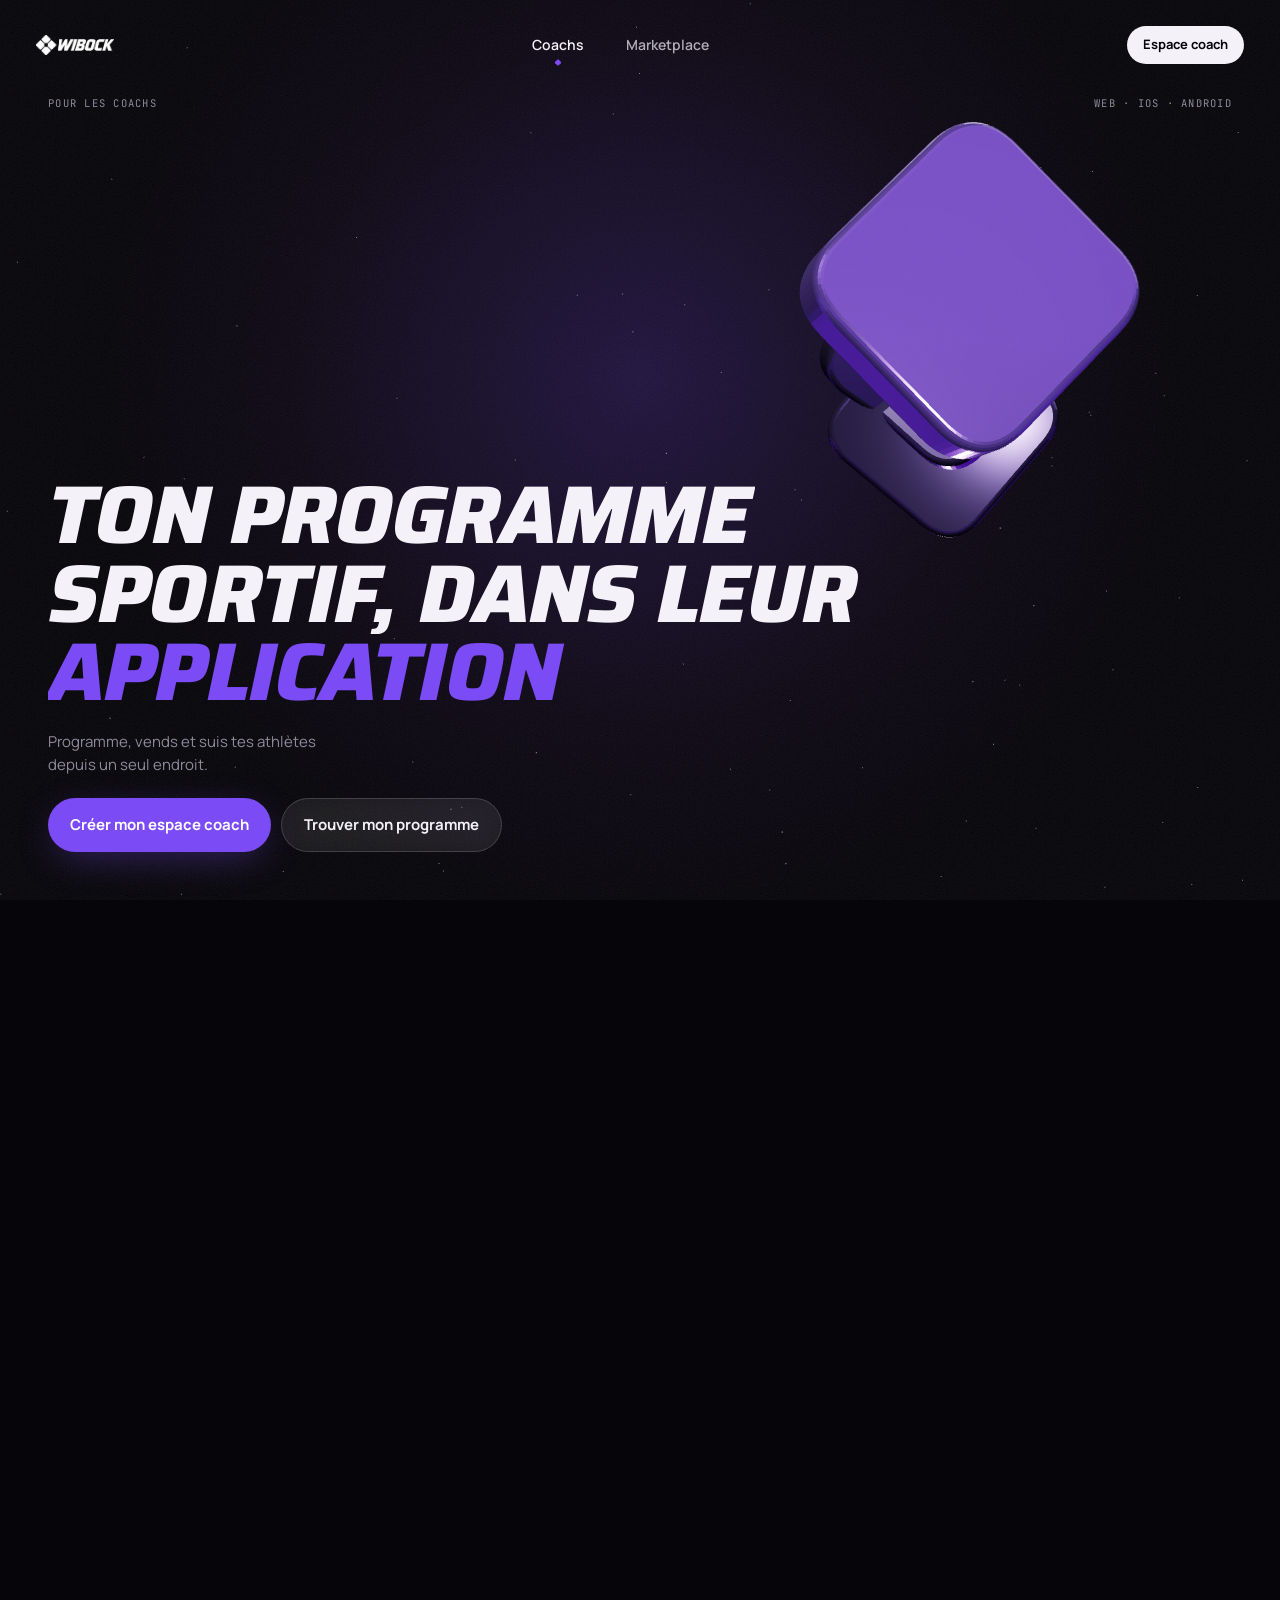
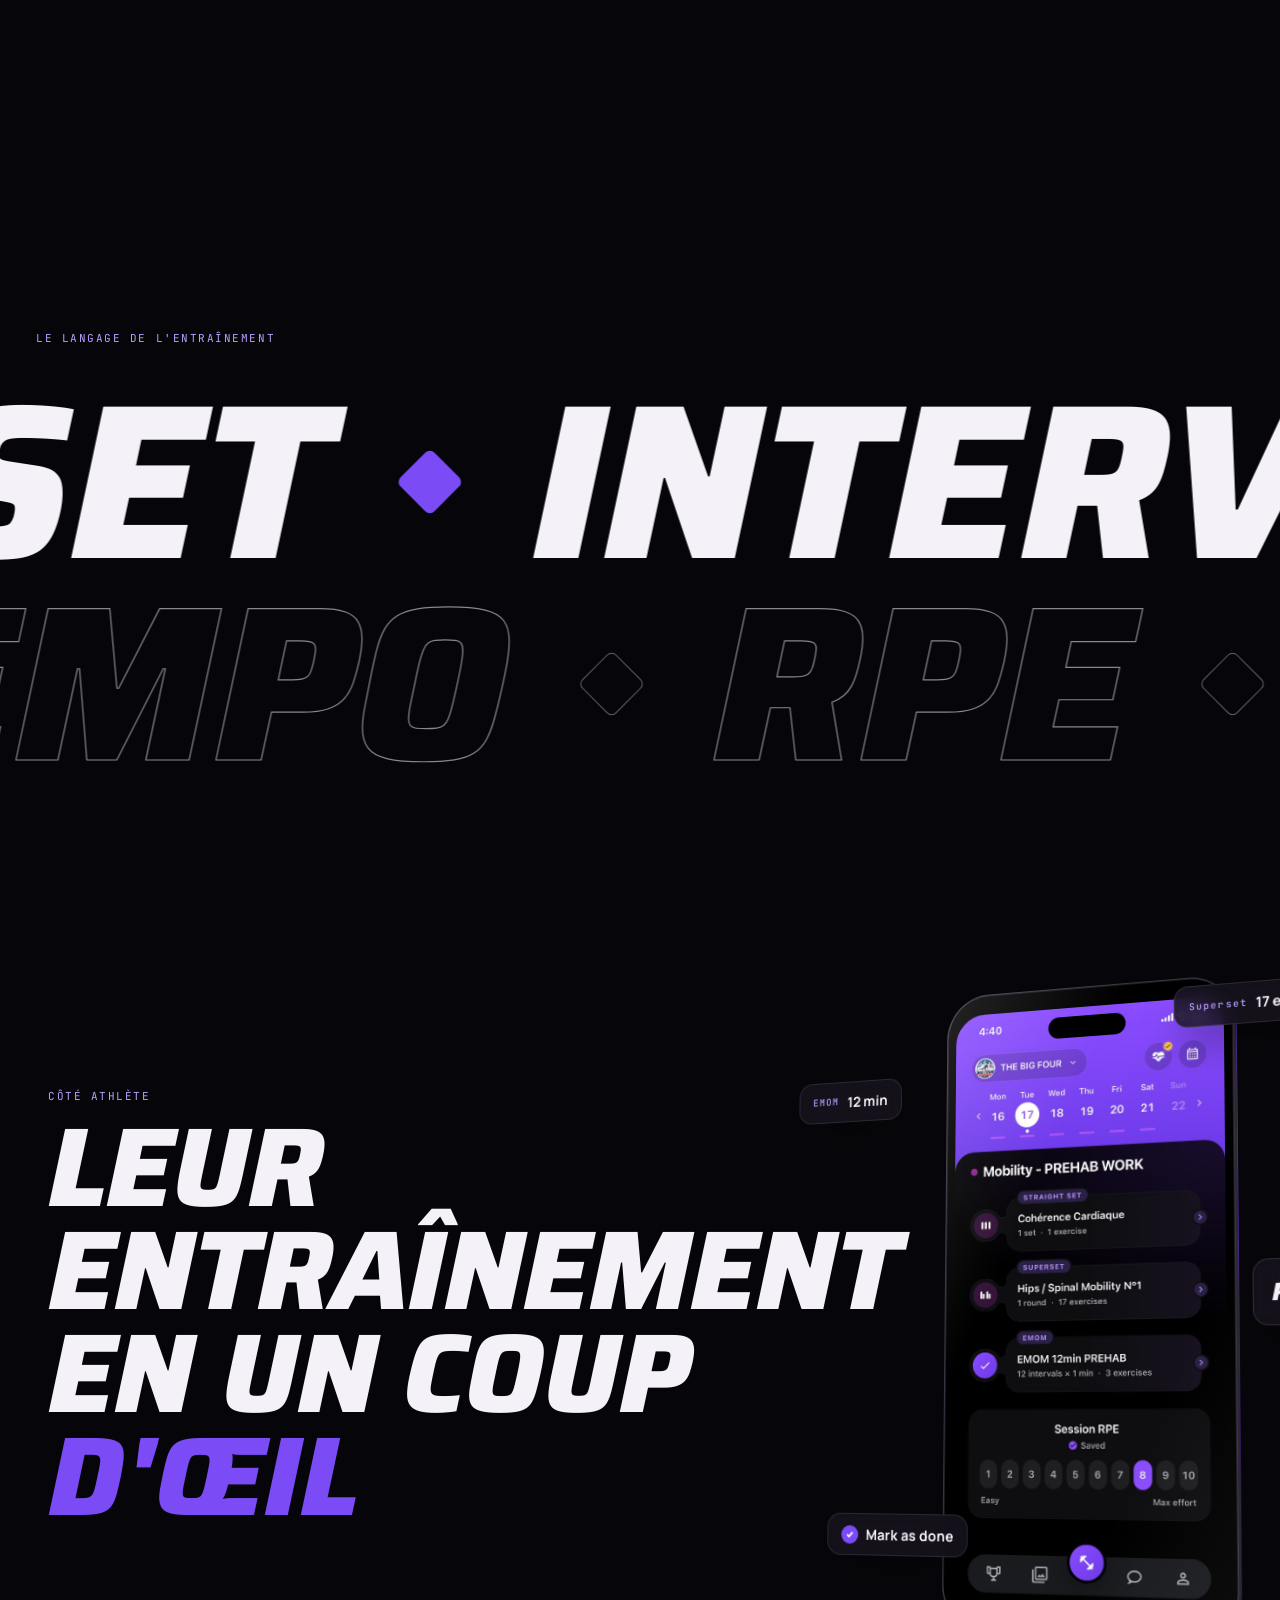
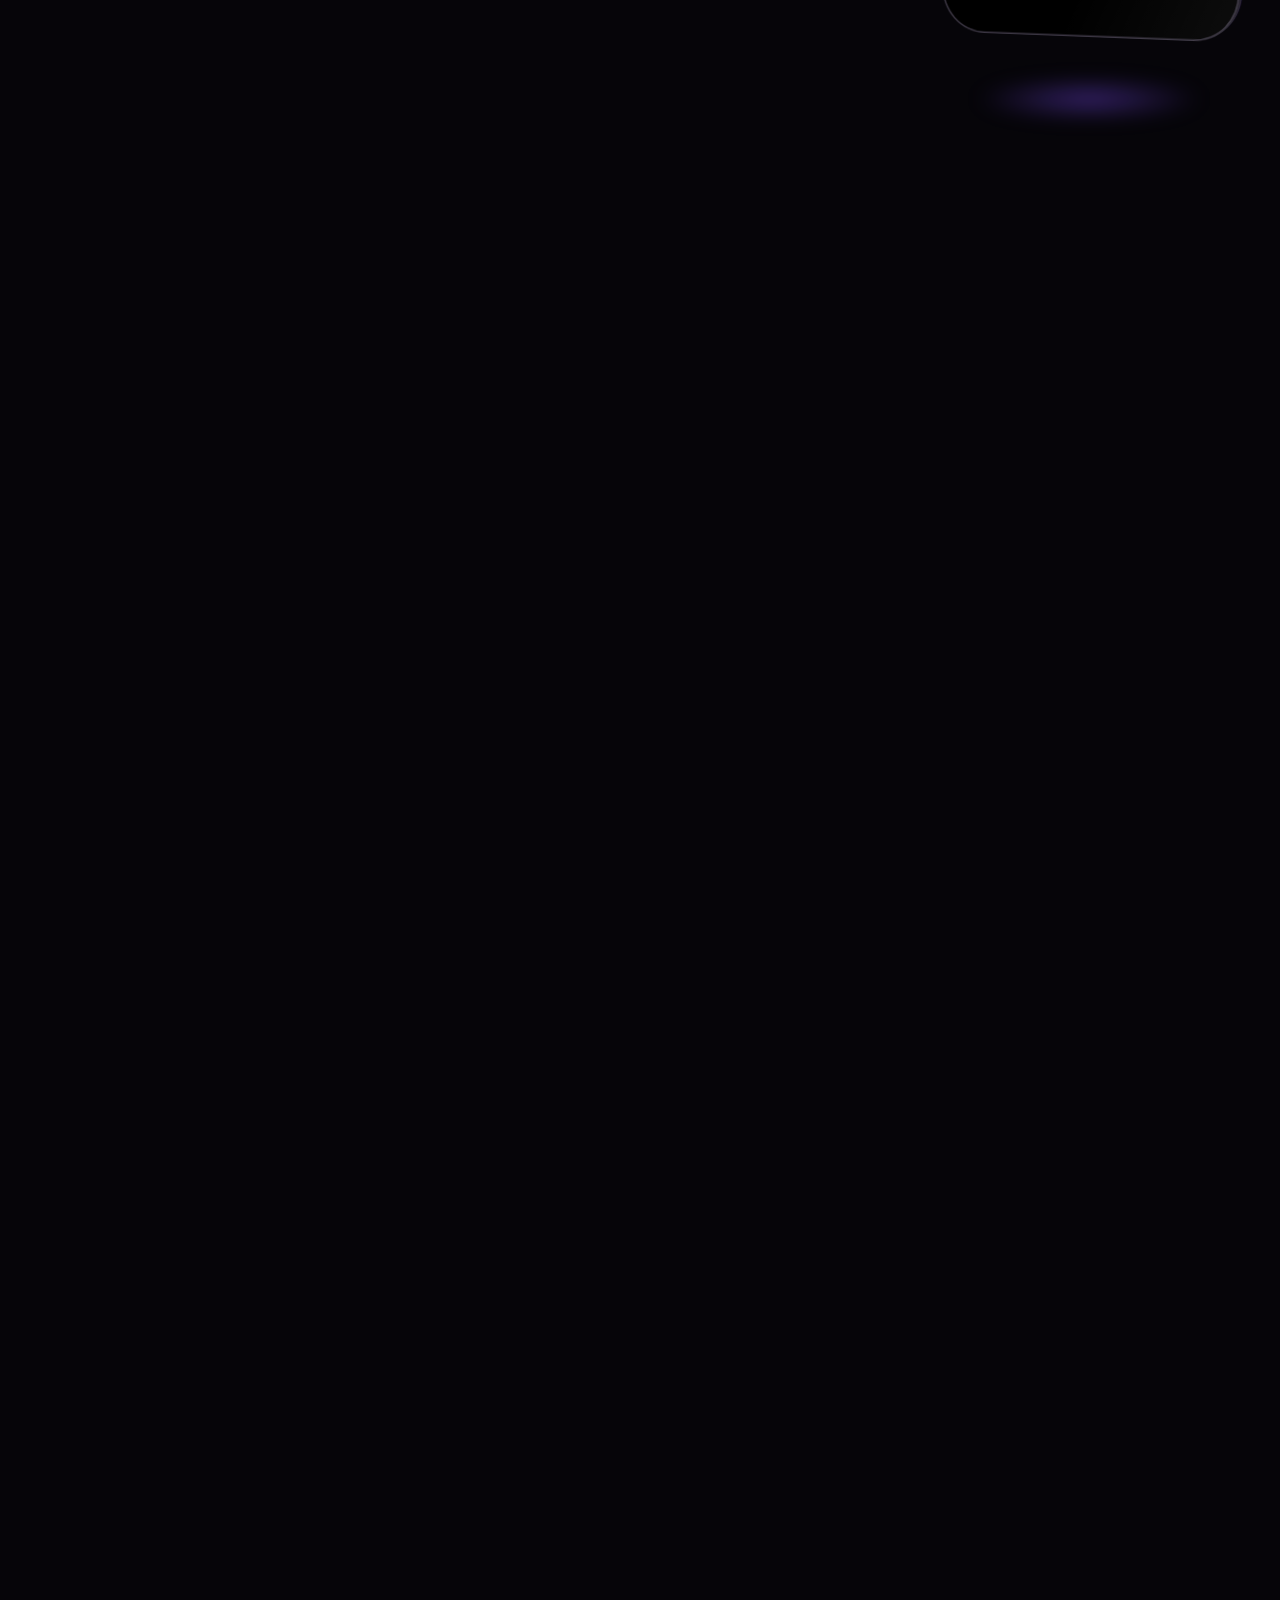
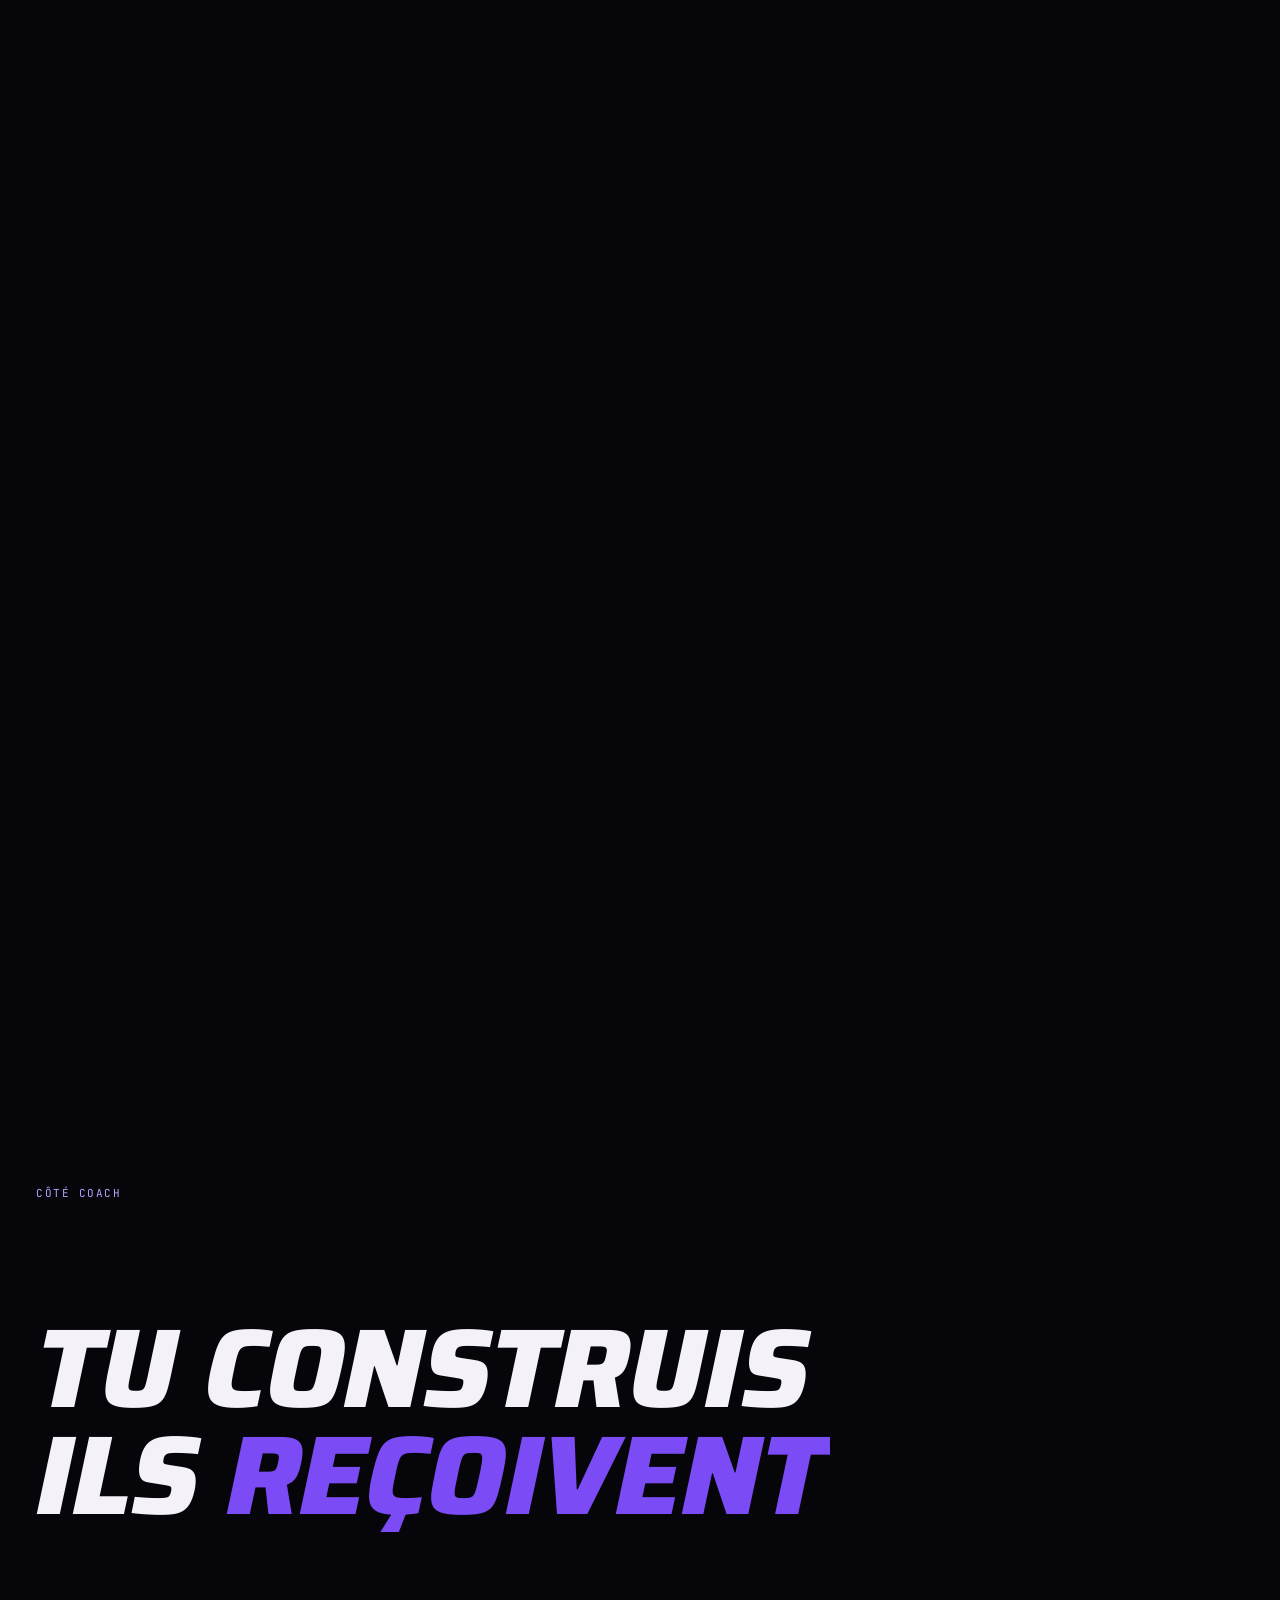
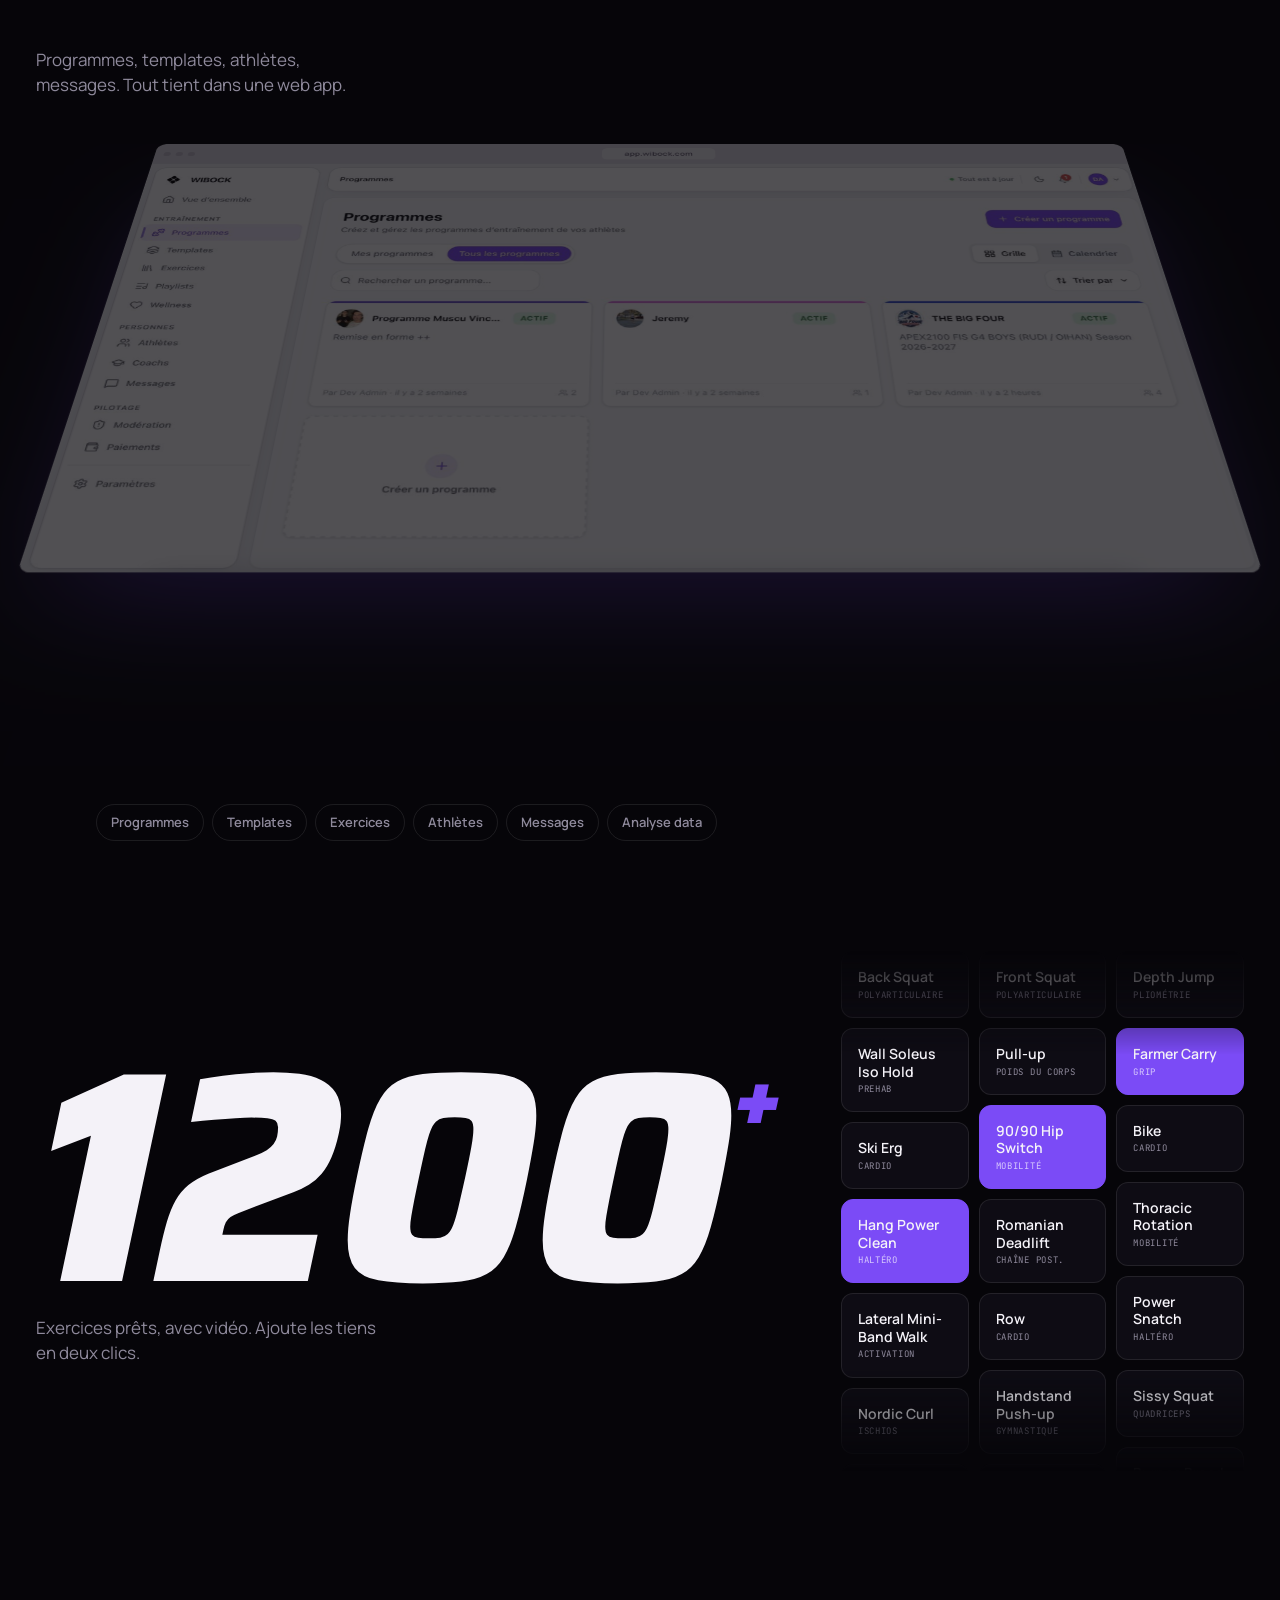
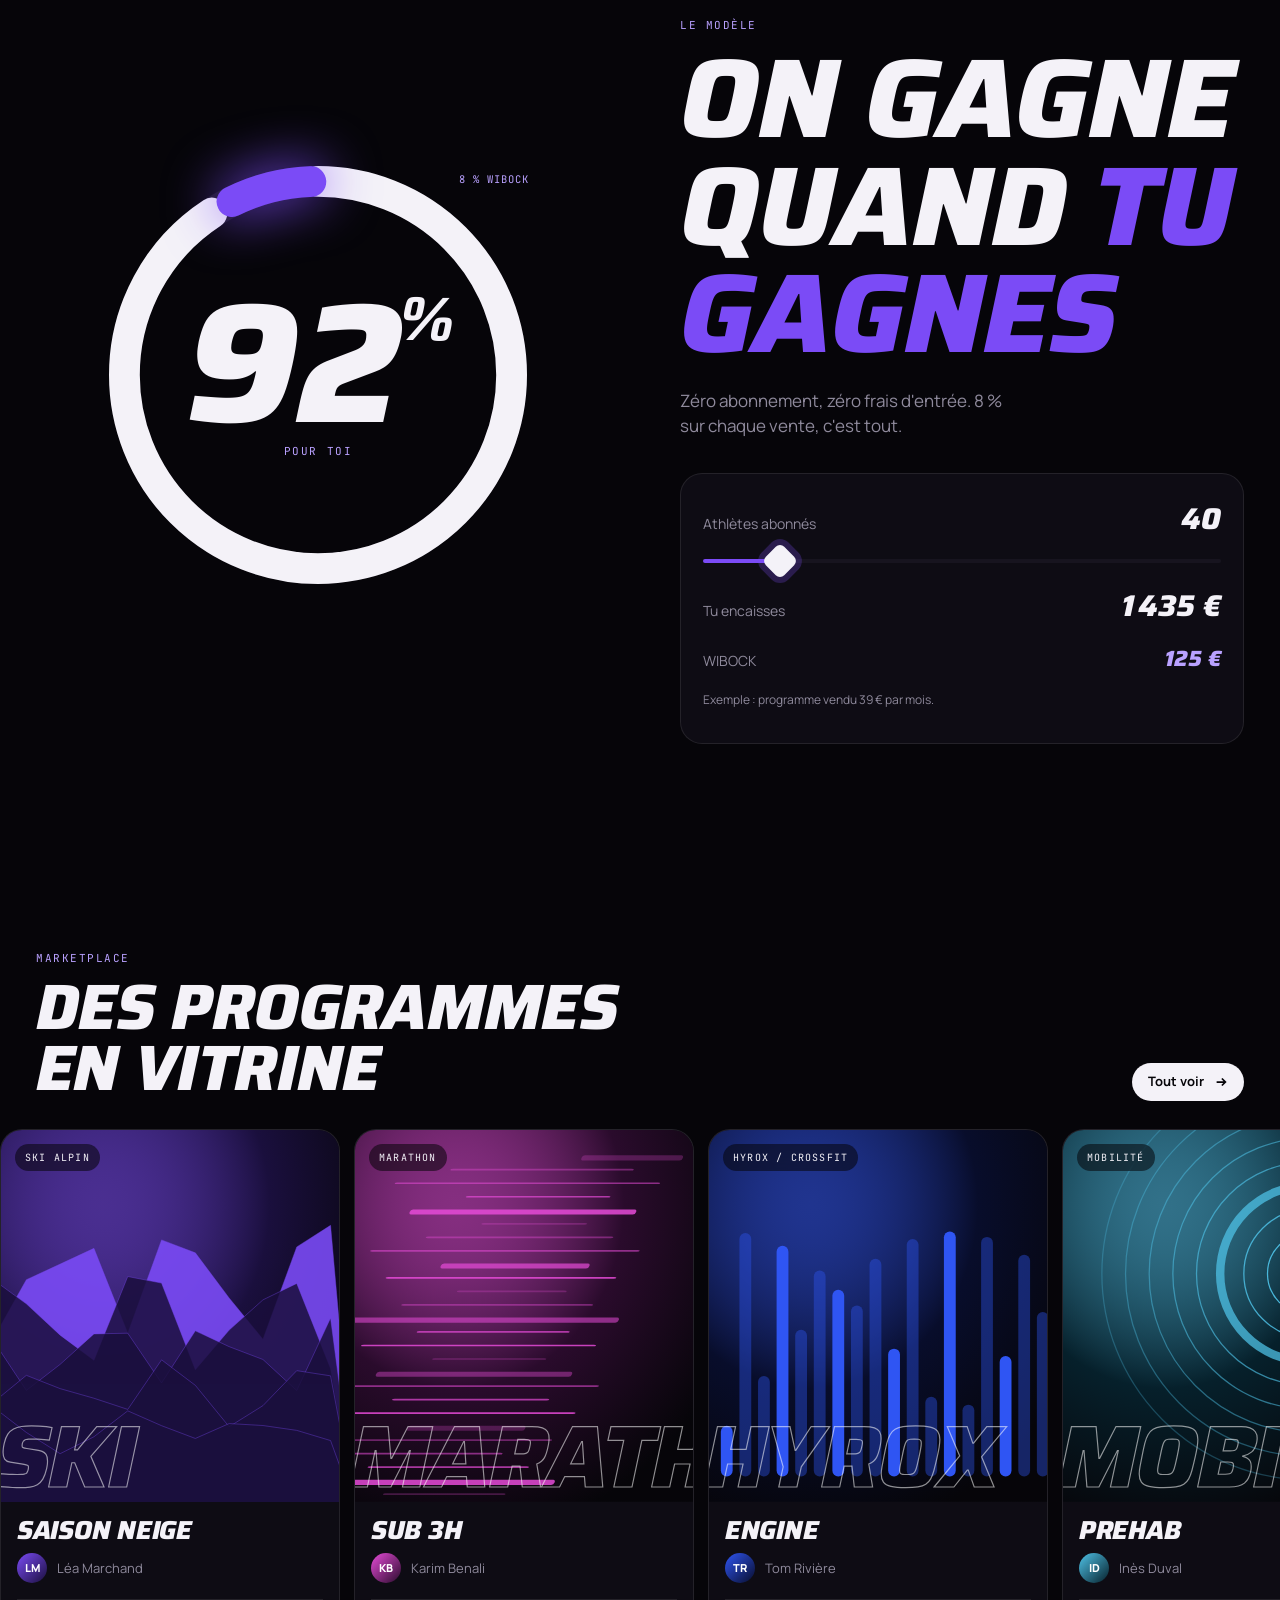
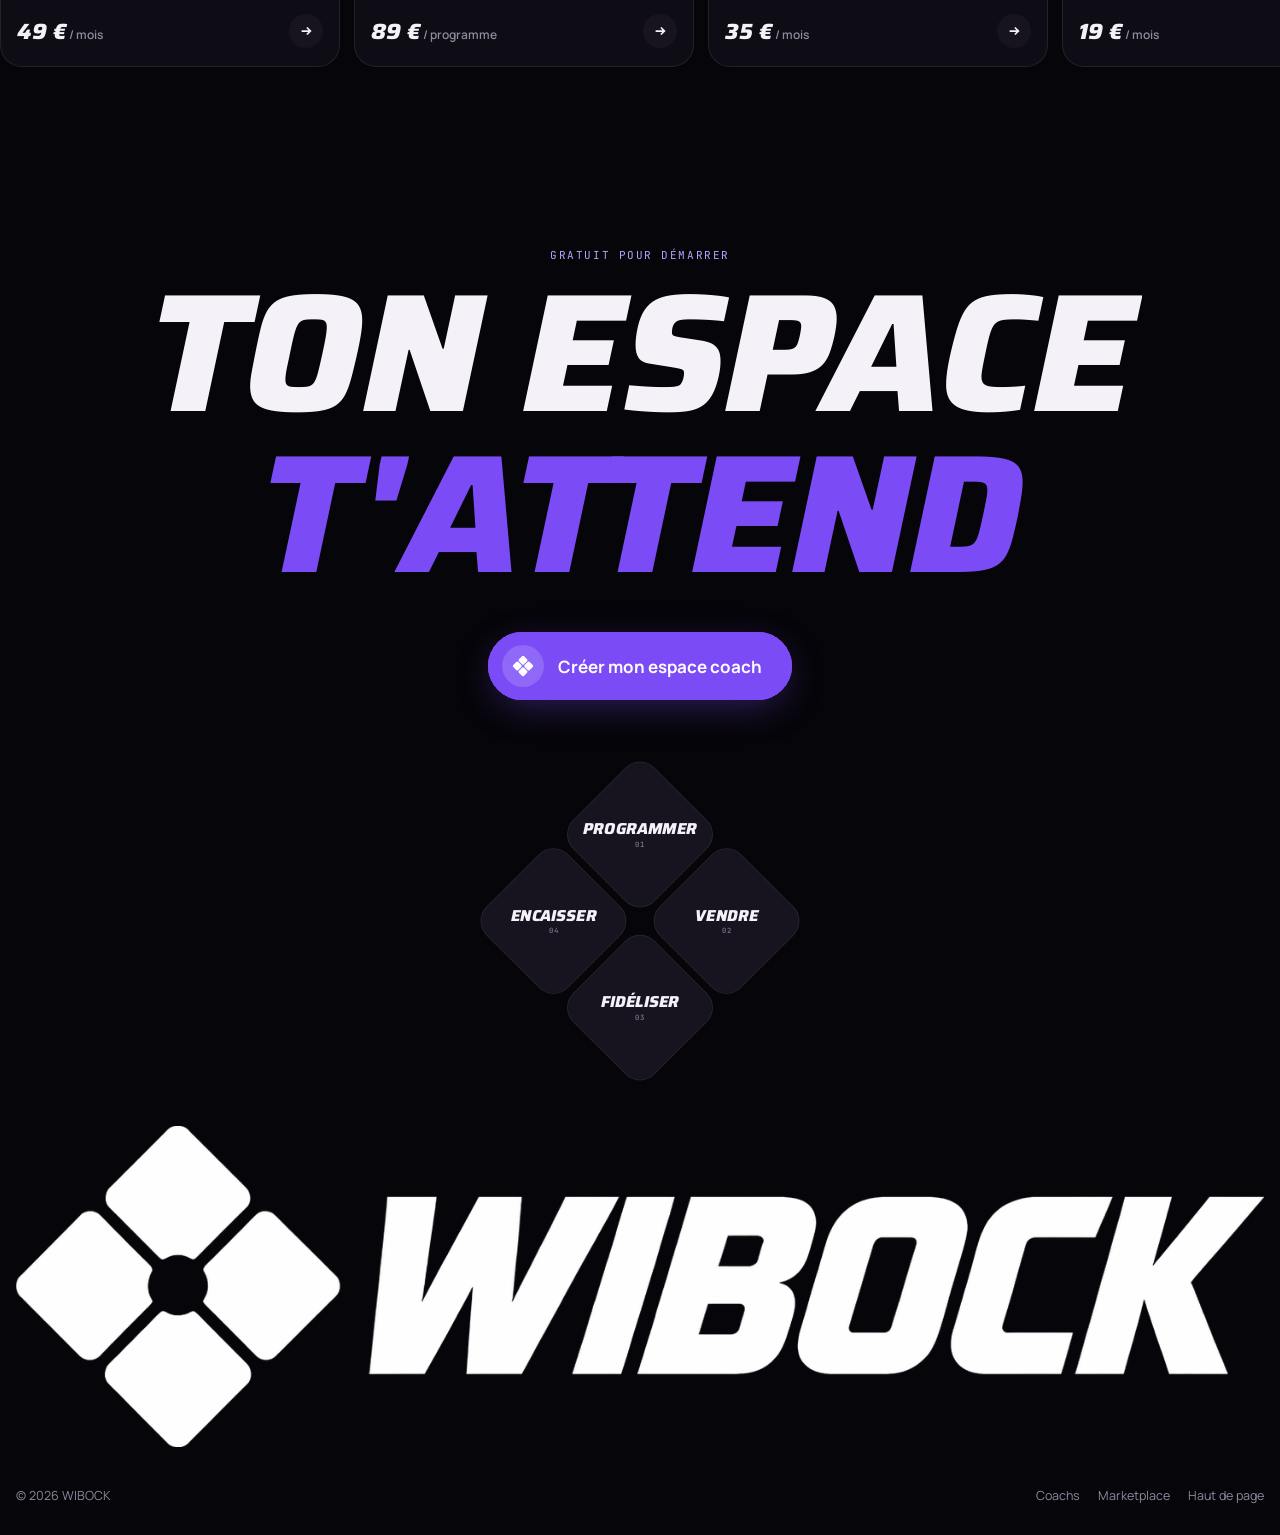
==== commit 7f49612e: "V2 : nouveau H1, étapes Programmer/Vendre/Fidéliser/Encaisser, nav, CTA, textes Co-Authored-By: Clau" ====
--- a/index.html
+++ b/index.html
@@ -3,8 +3,8 @@
 <head>
 <meta charset="utf-8">
 <meta name="viewport" content="width=device-width, initial-scale=1, viewport-fit=cover">
-<title>WIBOCK · Pour les coachs</title>
-<meta name="description" content="Programme, vends et suis tes athlètes. La plateforme des coachs.">
+<title>WIBOCK · Ton programme sportif dans leur application</title>
+<meta name="description" content="Coachs : crée ton programme sportif, vends-le et suis tes athlètes dans leur application. Zéro abonnement, 8 % par vente.">
 <meta name="theme-color" content="#060509">
 <script>try{if(sessionStorage.getItem("wbvt")){document.documentElement.classList.add("vt");sessionStorage.removeItem("wbvt")}}catch(e){}</script>
 <link rel="preconnect" href="https://fonts.googleapis.com">
@@ -18,13 +18,14 @@
   <a class="brand" href="index.html" aria-label="WIBOCK"><img src="assets/img/logo-white.png" alt="WIBOCK"></a>
   <nav class="nav-links"><a href="index.html" aria-current="page">Coachs</a><a href="marketplace.html">Marketplace</a></nav>
   <div class="nav-right">
-    <a class="btn sm" href="#rejoindre">Rejoindre</a>
+    <a class="btn sm" href="#rejoindre">Espace coach</a>
     <button class="burger" aria-label="Menu" aria-expanded="false"><svg viewBox="0 0 18 18" fill="currentColor"><rect x="1" y="1" width="6" height="6" rx="1.5"/><rect x="11" y="1" width="6" height="6" rx="1.5"/><rect x="1" y="11" width="6" height="6" rx="1.5"/><rect x="11" y="11" width="6" height="6" rx="1.5"/></svg></button>
   </div>
 </header>
 <div class="menu">
   <a class="big d" href="index.html">Coachs<span>01</span></a>
   <a class="big d" href="marketplace.html">Marketplace<span>02</span></a>
+  <a class="btn ghost" href="marketplace.html">Trouver mon programme</a>
   <a class="btn violet" href="#rejoindre">Créer mon espace coach</a>
 </div>
 
@@ -39,17 +40,21 @@
     <div class="hero-meta"><span>Pour les coachs</span><span>Web · iOS · Android</span></div>
 
     <div class="hero-copy">
-      <h1 class="d" data-split>Ta méthode<br>dans leur <span class="v">poche</span></h1>
+      <h1 class="d" data-split>Ton programme <span class="l2">sportif, dans leur</span> <span class="v">application</span></h1>
       <div class="row">
         <p class="lede">Programme, vends et suis tes athlètes depuis un seul endroit.</p>
+      </div>
+      <div class="cta-row">
+        <a class="btn violet" href="#rejoindre">Créer mon espace coach</a>
+        <a class="btn ghost" href="marketplace.html">Trouver mon programme</a>
       </div>
     </div>
 
     <div class="levels">
-      <div class="level"><div class="num"><b>01</b><em></em><span class="tag">Programme</span></div><h2 class="d">Programme</h2><p>La saison entière, <strong>vendue en un lien.</strong></p></div>
-      <div class="level"><div class="num"><b>02</b><em></em><span class="tag">Cycle</span></div><h2 class="d">Cycle</h2><p>Des semaines construites <strong>avec une intention.</strong></p></div>
-      <div class="level"><div class="num"><b>03</b><em></em><span class="tag">Séance</span></div><h2 class="d">Séance</h2><p>Chaque matin, <strong>la journée est prête</strong> dans leur téléphone.</p></div>
-      <div class="level"><div class="num"><b>04</b><em></em><span class="tag">Bloc</span></div><h2 class="d">Bloc</h2><p>Straight set, superset, EMOM, AMRAP. <strong>Tous les formats du terrain.</strong></p></div>
+      <div class="level"><div class="num"><b>01</b><em></em><span class="tag">Étape 1</span></div><h2 class="d">Programmer</h2><p>Toute ta saison, <strong>programmée en quelques clics.</strong></p></div>
+      <div class="level"><div class="num"><b>02</b><em></em><span class="tag">Étape 2</span></div><h2 class="d">Vendre</h2><p>Ton programme, <strong>vendu en un clic.</strong></p></div>
+      <div class="level"><div class="num"><b>03</b><em></em><span class="tag">Étape 3</span></div><h2 class="d">Fidéliser</h2><p>Ils progressent, ils restent. <strong>L'app les garde motivés.</strong></p></div>
+      <div class="level"><div class="num"><b>04</b><em></em><span class="tag">Étape 4</span></div><h2 class="d">Encaisser</h2><p>Chaque mois, toute l'année. <strong>Simplement.</strong></p></div>
     </div>
     <div class="ladder" aria-hidden="true"><i></i><i></i><i></i><i></i></div>
   </div>
@@ -59,7 +64,6 @@
 <section class="formats">
   <div class="wrap head">
     <span class="tag">Le langage de l'entraînement</span>
-    <p class="rv">Les formats que tu utilises déjà. Rien à réinventer.</p>
   </div>
   <div class="track d"><span>EMOM</span><span>AMRAP</span><span>For time</span><span>Superset</span><span>Interval</span><span>Straight set</span></div>
   <div class="track b d"><span>Cycle</span><span>Tempo</span><span>RPE</span><span>Prehab</span><span>Wellness</span><span>Template</span></div>
@@ -71,7 +75,7 @@
     <div class="athlete-copy">
       <span class="tag">Côté athlète</span>
       <div class="swap">
-        <h2 class="d h-l" data-state="0">Leur journée<br>déjà <span class="v">écrite</span></h2>
+        <h2 class="d h-l" data-state="0">Leur entraînement<br>en un coup <span class="v">d'œil</span></h2>
         <h2 class="d h-l off" data-state="1">Chaque bloc<br><span class="v">expliqué</span></h2>
       </div>
     </div>
@@ -105,7 +109,7 @@
   <div class="wrap intro">
     <span class="tag">Côté coach</span>
     <h2 class="d h-l" data-split>Tu construis<br>ils <span class="v">reçoivent</span></h2>
-    <p class="lede rv">Programmes, templates, athlètes, messages. Tout tient dans une web app. Plus de tableur.</p>
+    <p class="lede rv">Programmes, templates, athlètes, messages. Tout tient dans une web app.</p>
   </div>
   <div class="browser-wrap">
     <div class="browser" id="browser">
@@ -114,7 +118,7 @@
     </div>
   </div>
   <div class="chips rv">
-    <span><b>01</b>Programmes</span><span><b>02</b>Templates</span><span><b>03</b>Exercices</span><span><b>04</b>Athlètes</span><span><b>05</b>Messages</span><span><b>06</b>Analyse data</span>
+    <span>Programmes</span><span>Templates</span><span>Exercices</span><span>Athlètes</span><span>Messages</span><span>Analyse data</span>
   </div>
 </section>
 
@@ -123,7 +127,7 @@
   <div class="wrap lib-grid">
     <div>
       <div class="lib-num d rv">1200<sup>+</sup></div>
-      <p class="lede rv" style="margin-top:18px">Exercices prêts, avec vidéo. Et les tiens, en deux clics.</p>
+      <p class="lede rv" style="margin-top:18px">Exercices prêts, avec vidéo. Ajoute les tiens en deux clics.</p>
     </div>
     <div class="lib-cols" id="libcols" aria-hidden="true"></div>
   </div>
@@ -159,7 +163,7 @@
 <!-- 7. Marketplace -->
 <section class="shelf">
   <div class="wrap head">
-    <div><span class="tag">Marketplace</span><h2 class="d h-m" style="margin:10px 0 0" data-split>Leur méthode<br>en vitrine</h2></div>
+    <div><span class="tag">Marketplace</span><h2 class="d h-m" style="margin:10px 0 0" data-split>Des programmes<br>en vitrine</h2></div>
     <a class="btn sm" href="marketplace.html">Tout voir <svg class="arr" viewBox="0 0 16 16" fill="none" stroke="currentColor" stroke-width="2"><path d="M3 8h10M9 4l4 4-4 4"/></svg></a>
   </div>
   <div class="rail" id="rail"></div>
@@ -170,12 +174,12 @@
   <div class="wrap">
     <span class="tag">Gratuit pour démarrer</span>
     <h2 class="d h-xl" data-split>Ton espace <span class="v">t'attend</span></h2>
-    <a class="btn violet" href="#rejoindre">Créer mon espace coach <svg class="arr" viewBox="0 0 16 16" fill="none" stroke="currentColor" stroke-width="2"><path d="M3 8h10M9 4l4 4-4 4"/></svg></a>
+    <a class="btn violet xl" href="#rejoindre"><span class="ico" data-mark="#ffffff" data-hole="rgba(0,0,0,0)"></span>Créer mon espace coach</a>
     <div class="tiles" aria-hidden="true">
       <div><span>Programmer<small>01</small></span></div>
       <div><span>Vendre<small>02</small></span></div>
-      <div><span>Suivre<small>03</small></span></div>
       <div><span>Encaisser<small>04</small></span></div>
+      <div><span>Fidéliser<small>03</small></span></div>
     </div>
   </div>
   <div class="wordmark rv"><img src="assets/img/logo-white.png" alt="WIBOCK" loading="lazy"></div>
--- a/css/style.css
+++ b/css/style.css
@@ -82,10 +82,11 @@
 .brand { display: flex; align-items: center; gap: 10px; }
 .brand svg { width: 26px; height: 26px; }
 .brand img { height: 20px; width: auto; }
-.nav-links { display: none; gap: 28px; font-size: 14px; font-weight: 600; }
-.nav-links a { position: relative; opacity: .7; transition: opacity .3s; }
+.nav-links { display: none; gap: 6px; font-size: 14px; font-weight: 600; }
+.nav-links a { position: relative; opacity: .7; padding: 12px 18px; border-radius: 999px; transition: opacity .3s, background .3s; }
+.nav-links a:hover { background: rgba(255, 255, 255, .06); }
 .nav-links a:hover, .nav-links a[aria-current] { opacity: 1; }
-.nav-links a[aria-current]::after { content: ""; position: absolute; left: 50%; bottom: -8px; width: 5px; height: 5px; background: var(--v); transform: translateX(-50%) rotate(45deg); border-radius: 1px; }
+.nav-links a[aria-current]::after { content: ""; position: absolute; left: 50%; bottom: 2px; width: 5px; height: 5px; background: var(--v); transform: translateX(-50%) rotate(45deg); border-radius: 1px; }
 .nav-right { display: flex; align-items: center; gap: 10px; }
 .btn {
   display: inline-flex; align-items: center; gap: 10px;
@@ -97,7 +98,7 @@
 .btn:hover { background: var(--v); color: #fff; }
 .btn.violet { background: var(--v); color: #fff; box-shadow: 0 10px 40px -10px var(--v-glow); }
 .btn.violet:hover { background: var(--paper); color: var(--ink); }
-.btn.sm { height: 38px; padding: 0 16px; font-size: 13px; }
+.btn.sm { height: 38px; padding: 0 16px; font-size: 13px; white-space: nowrap; flex: none; }
 .btn .arr { width: 14px; height: 14px; transition: transform .3s var(--ease); }
 .btn:hover .arr { transform: translateX(3px); }
 
@@ -111,15 +112,16 @@
 .menu {
   position: fixed; inset: 0; z-index: 45;
   background: var(--ink);
-  display: flex; flex-direction: column; justify-content: flex-end;
-  padding: 100px var(--g) 40px;
+  display: flex; flex-direction: column; justify-content: center;
+  padding: 90px var(--g) 40px;
   clip-path: inset(0 0 100% 0);
   transition: clip-path .7s var(--ease);
 }
 .menu-open .menu { clip-path: inset(0 0 0 0); }
-.menu a.big { display: block; font-size: 15vw; padding: 6px 0; border-bottom: 1px solid var(--line); }
+.menu a.big { display: block; font-size: clamp(34px, 11vw, 60px); padding: 14px 0; border-bottom: 1px solid var(--line); }
 .menu a.big span { color: var(--mute); font-size: 12px; font-family: var(--mono); font-style: normal; vertical-align: top; margin-left: 6px; }
-.menu .btn { margin-top: 32px; align-self: flex-start; }
+.menu .btn { margin-top: 14px; justify-content: center; }
+.menu .btn:first-of-type { margin-top: 36px; }
 
 @media (min-width: 900px) {
   .nav { padding: 22px 36px; }
@@ -174,7 +176,7 @@
   padding: 0 var(--g) calc(28px + env(safe-area-inset-bottom));
   transition: opacity .5s, transform .6s var(--ease);
 }
-.hero-copy h1 { margin: 0 0 18px; font-size: clamp(54px, 16.5vw, 190px); }
+.hero-copy h1 { margin: 0 0 18px; font-size: clamp(38px, 10.8vw, 190px); max-width: 16ch; }
 .hero-copy .row { display: flex; align-items: flex-end; justify-content: space-between; gap: 16px; flex-wrap: wrap; }
 .hero-copy .lede { font-size: 15px; max-width: 30ch; }
 .hero-copy.gone { opacity: 0; transform: translateY(-30px); pointer-events: none; }
@@ -211,7 +213,8 @@
 
 @media (min-width: 900px) {
   .hero-copy { padding: 0 48px 48px; }
-  .hero-copy h1 { font-size: min(9.6vw, 150px); }
+  .hero-copy h1 { font-size: min(6.4vw, 112px); max-width: none; }
+  .hero-copy h1 .l2 { display: block; }
   .hero-meta { left: 48px; right: 48px; top: 96px; }
   .level { left: 48px; right: auto; bottom: 56px; max-width: 760px; }
   .level p { font-size: 18px; }
@@ -357,7 +360,9 @@
 .shelf .head { display: flex; justify-content: space-between; align-items: end; gap: 16px; margin-bottom: 28px; }
 .rail { display: flex; gap: 14px; overflow-x: auto; scroll-snap-type: x mandatory; padding: 0 var(--g) 20px; scrollbar-width: none; }
 .rail::-webkit-scrollbar { display: none; }
-.rail > * { scroll-snap-align: start; flex: 0 0 78%; max-width: 340px; }
+.rail > * { scroll-snap-align: center; flex: 0 0 76%; max-width: 340px; }
+@media (max-width: 899px) { .rail { padding: 6px 12% 24px; scroll-padding: 0 12%; } }
+@media (min-width: 900px) { .rail > * { scroll-snap-align: start; } }
 @media (min-width: 1240px) { .rail { padding-left: calc((100vw - 1240px) / 2 + var(--g)); } }
 
 .card { position: relative; display: block; border-radius: 22px; overflow: hidden; background: var(--ink-2); border: 1px solid var(--line); transition: transform .6s var(--ease), border-color .4s; }
@@ -379,8 +384,8 @@
 
 /* ---------- FINALE ---------- */
 .finale { position: relative; padding: 120px 0 0; overflow: hidden; }
-.finale .wrap { position: relative; z-index: 1; }
-.finale h2 { margin: 0 0 28px; }
+.finale .wrap { position: relative; z-index: 1; text-align: center; display: flex; flex-direction: column; align-items: center; }
+.finale h2 { margin: 12px 0 34px; }
 .tiles { display: grid; grid-template-columns: 1fr 1fr; gap: 10px; margin: 56px auto 0; max-width: 520px; transform: rotate(45deg) scale(.72); }
 .tiles > div { aspect-ratio: 1; border-radius: 18%; background: var(--ink-3); border: 1px solid var(--line); display: grid; place-items: center; transition: background .5s var(--ease), transform .6s var(--ease); }
 .tiles > div span { transform: rotate(-45deg); font-family: var(--display); font-style: italic; font-weight: 800; text-transform: uppercase; font-size: clamp(14px, 3.6vw, 22px); text-align: center; line-height: 1; }
@@ -524,3 +529,20 @@
 @media (prefers-reduced-motion: reduce) {
   *, *::before, *::after { animation-duration: .01ms !important; animation-iteration-count: 1 !important; transition-duration: .01ms !important; }
 }
+
+/* ---------- v2 : boutons hero + CTA animé ---------- */
+.cta-row { display: flex; flex-wrap: wrap; gap: 10px; margin-top: 22px; width: 100%; }
+.cta-row .btn { flex: 1 1 auto; justify-content: center; height: 54px; font-size: 15px; padding: 0 22px; }
+.btn.ghost { background: rgba(255, 255, 255, .06); color: var(--paper); border: 1px solid rgba(255, 255, 255, .16); -webkit-backdrop-filter: blur(10px); backdrop-filter: blur(10px); }
+.btn.ghost:hover { background: var(--paper); color: var(--ink); }
+@media (min-width: 900px) { .cta-row { width: auto; } .cta-row .btn { flex: 0 0 auto; } }
+
+.btn.xl { position: relative; height: 68px; padding: 0 30px 0 14px; font-size: 17px; gap: 14px; overflow: visible; isolation: isolate; }
+.btn.xl .ico { width: 42px; height: 42px; border-radius: 50%; background: rgba(255, 255, 255, .16); display: grid; place-items: center; }
+.btn.xl .ico svg { width: 22px; height: 22px; animation: icoSpin 5s var(--ease) infinite; }
+.btn.xl::before, .btn.xl::after { content: ""; position: absolute; inset: 0; border-radius: inherit; border: 1.5px solid var(--v); z-index: -1; animation: halo 2.6s ease-out infinite; }
+.btn.xl::after { animation-delay: 1.3s; }
+.btn.xl:hover .ico { background: var(--v); }
+.btn.xl:hover .ico svg { fill: #fff; }
+@keyframes halo { 0% { transform: scale(1); opacity: .9; } 100% { transform: scale(1.18, 1.5); opacity: 0; } }
+@keyframes icoSpin { 0%, 60% { transform: rotate(0); } 80%, 100% { transform: rotate(90deg); } }
